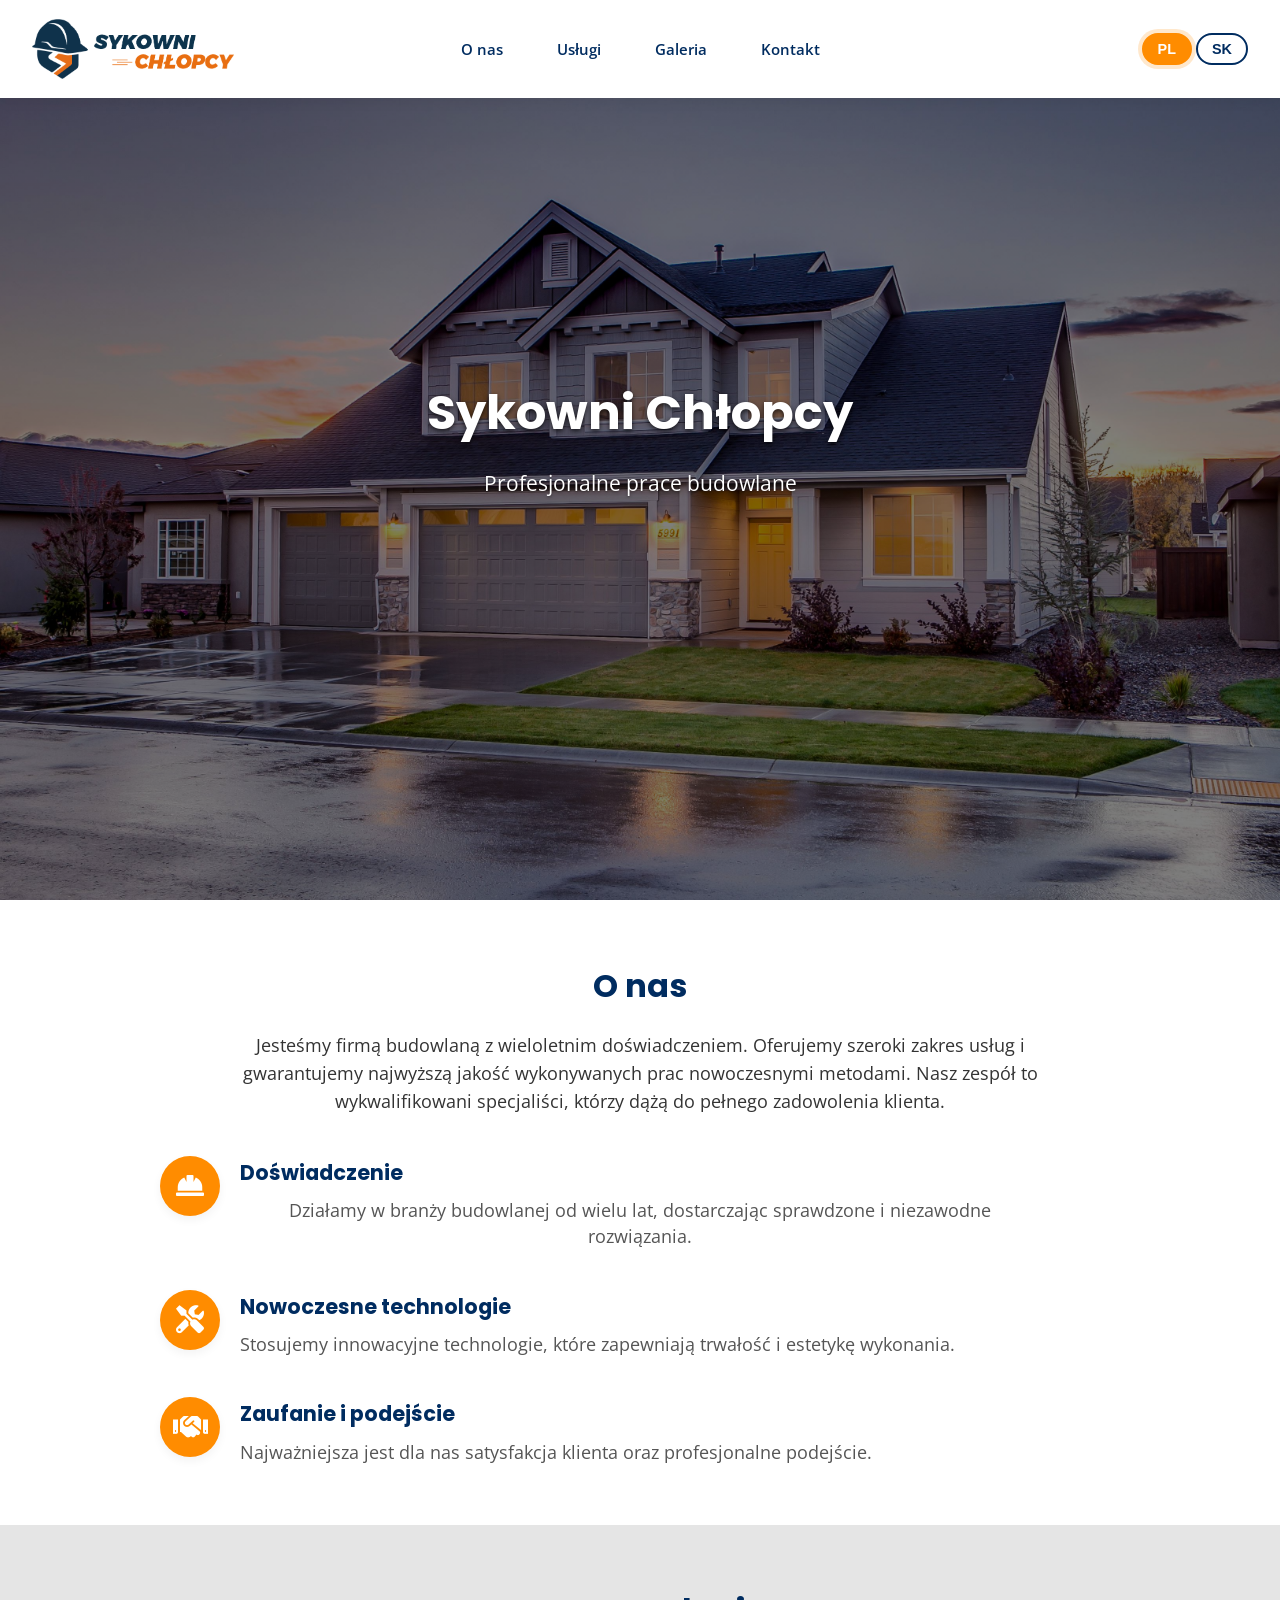
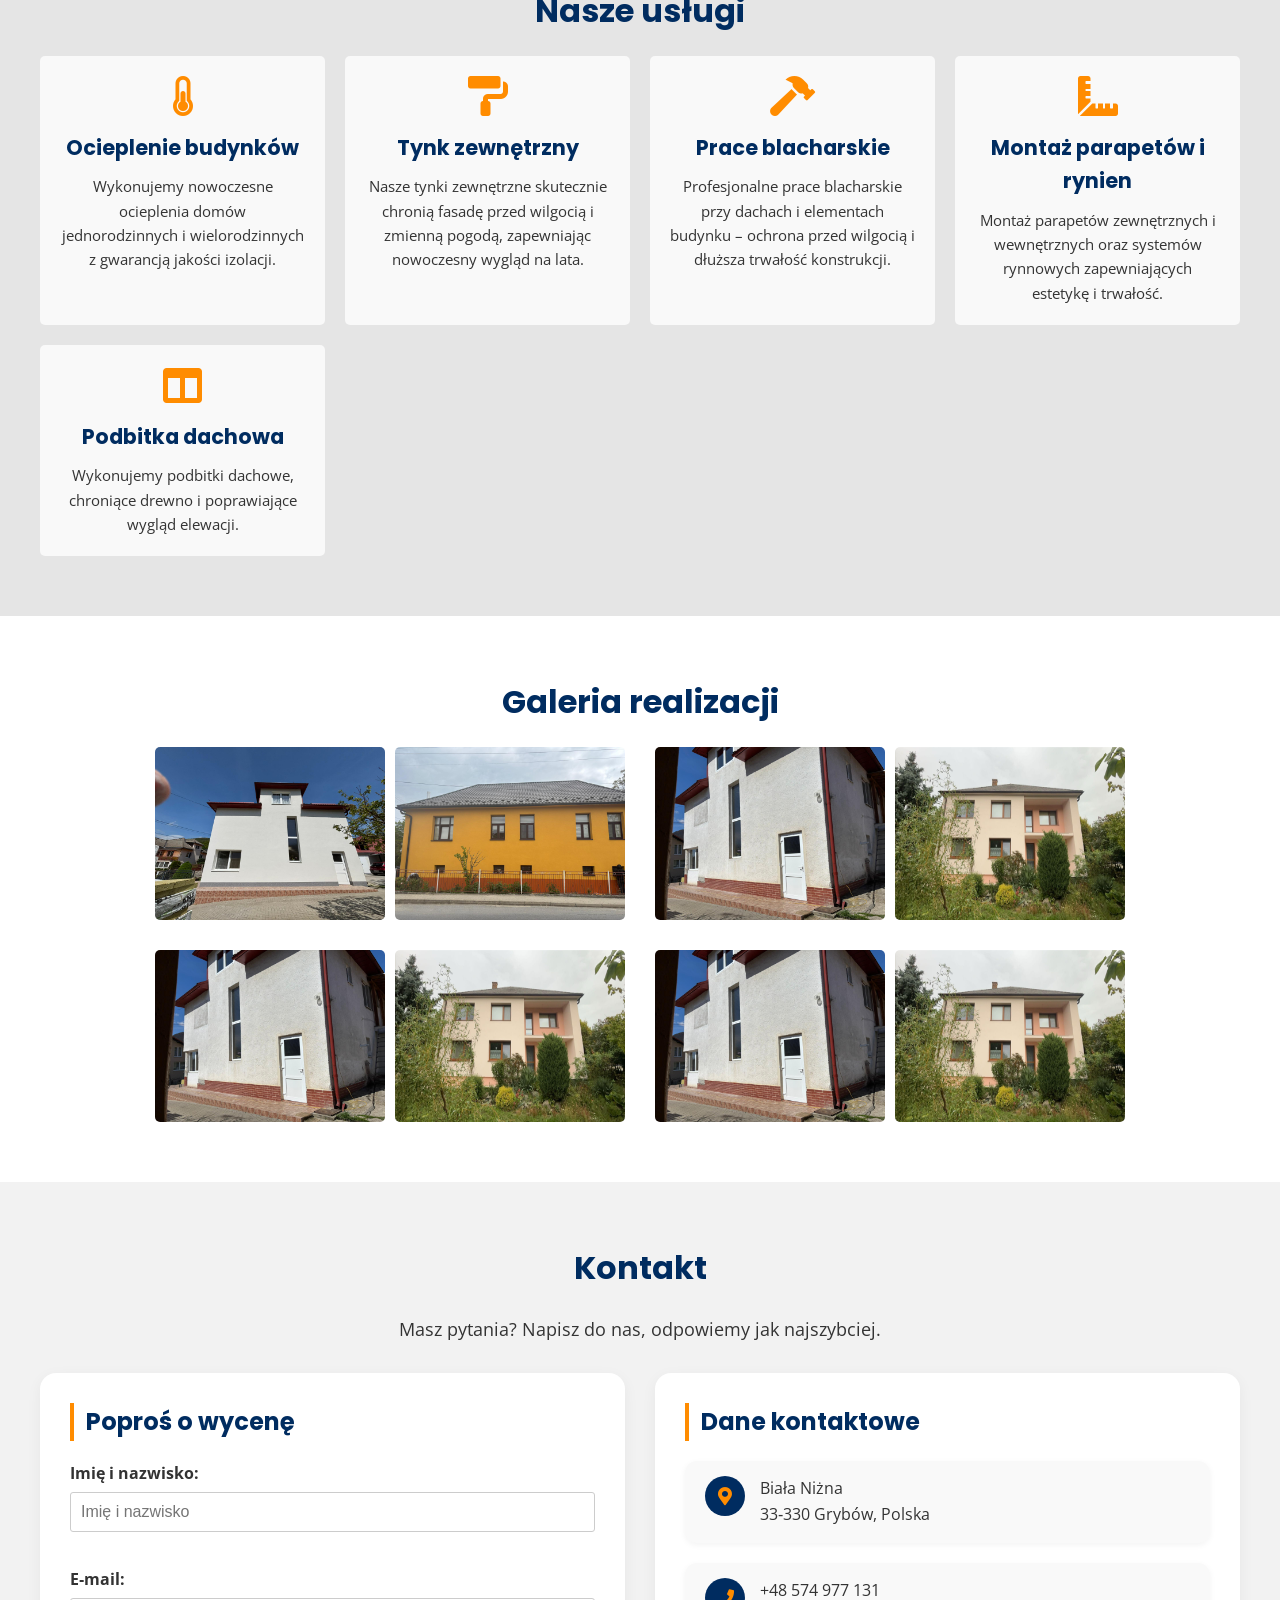
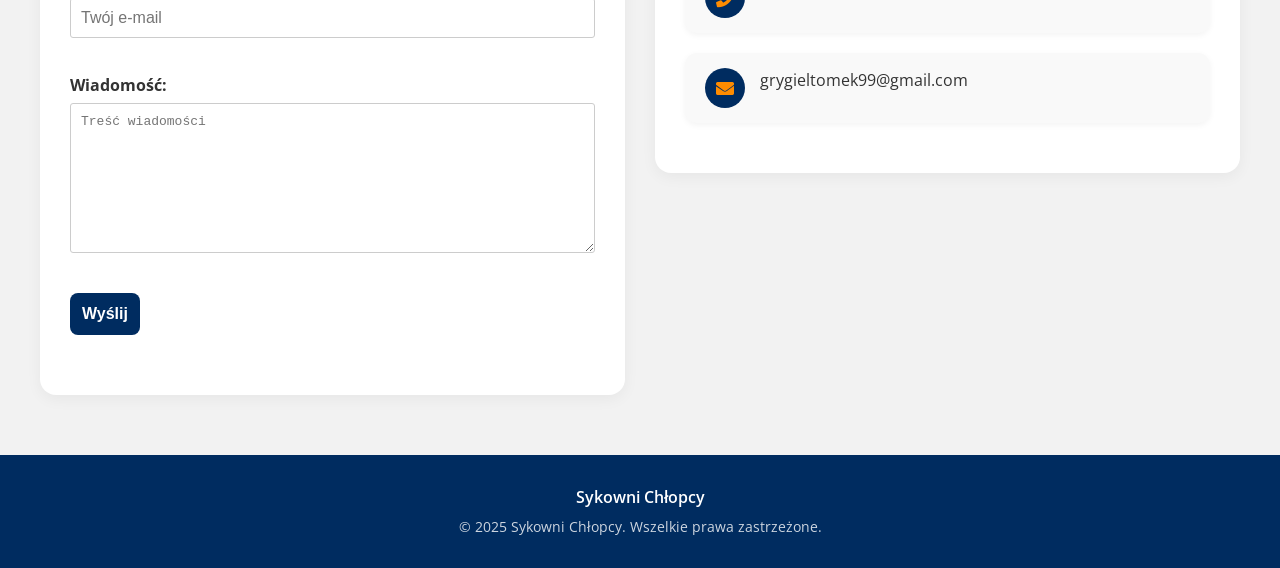
==== pl/index.html @ 97c1333d "favicon, gallery" ====
<!-- pl -->
<!DOCTYPE html>
<html lang="pl">
<script>
  document.addEventListener('DOMContentLoaded', () => {
    document.getElementById('lang-pl')?.classList.add('active');
    document.getElementById('lang-sk')?.classList.remove('active');
  });
</script>
<head>
<script type="application/ld+json">
{
  "@context": "https://schema.org",
  "@type": "LocalBusiness",
  "name": "Sykowni Chłopcy",
  "image": "https://sykowni-chlopcy.pl/banner_new.png",
  "address": {
    "@type": "PostalAddress",
    "streetAddress": "Biała Niżna",
    "addressLocality": "Grybów",
    "postalCode": "33-330",
    "addressCountry": "PL"
  },
  "telephone": "+48 574 977 131",
  "email": "grygieltomek99@gmail.com",
  "url": "https://sykowni-chlopcy.pl/pl/",
  "priceRange": "$"
}
</script>
  <meta charset="UTF-8" />
  <meta name="viewport" content="width=device-width, initial-scale=1.0" />
  <title>Sykowni Chłopcy – Prace budowlane</title>
  <link rel="icon" href="../favicon.ico" type="image/x-icon" />
  <link rel="stylesheet" href="../style.css" />
  <link rel="stylesheet" href="https://cdnjs.cloudflare.com/ajax/libs/font-awesome/5.15.4/css/all.min.css" />
  <link rel="stylesheet" href="https://cdnjs.cloudflare.com/ajax/libs/aos/2.3.4/aos.css" />
  <link href="https://fonts.googleapis.com/css2?family=Open+Sans:wght@400;600&family=Poppins:wght@600;700&display=swap" rel="stylesheet">  
  <link rel="canonical" href="https://sykownichlopcy.pl/pl/" />
  <link rel="alternate" hreflang="pl" href="https://sykownichlopcy.pl/pl/" />
  <link rel="alternate" hreflang="sk" href="https://sykownichlopcy.pl/sk/" />
  <meta name="description" content="Profesjonalne usługi budowlane w Polsce i na Słowacji. Ocieplenia, tynki, podbitki, prace blacharskie, parapety, rynny i więcej." />
</head>
<body>

<header id="hero">
  <nav class="navbar">
    <div class="nav-left">
      <img src="../banner_new.png" alt="Sykowni Chłopcy Logo" class="hero-logo" style="cursor: pointer;" onclick="scrollToTop()" />
    </div>
    <ul class="nav-center nav-links">
      <li><a href="#about">O nas</a></li>
      <li><a href="#services">Usługi</a></li>
      <li><a href="#gallery">Galeria</a></li>
      <li><a href="#contact-section">Kontakt</a></li>
    </ul>
    <div class="nav-right">
      <div class="lang-switch">
        <a href="../pl/"><button id="lang-pl" type="button">PL</button></a>
        <a href="../sk/"><button id="lang-sk" type="button">SK</button></a>
      </div>
      <div class="hamburger">
        <span></span><span></span><span></span>
      </div>
    </div>
  </nav>
  <div class="hero-content" data-aos="fade-up">
    <h1>Sykowni Chłopcy</h1>
    <p>Profesjonalne prace budowlane</p>
  </div>
</header>

<section id="about" data-aos="fade-up">
  <h2>O nas</h2>
  <p>
    Jesteśmy firmą budowlaną z wieloletnim doświadczeniem. Oferujemy szeroki zakres usług i gwarantujemy najwyższą jakość wykonywanych prac nowoczesnymi metodami. Nasz zespół to wykwalifikowani specjaliści, którzy dążą do pełnego zadowolenia klienta.
  </p>
  <div class="about-wrapper">
    <div class="about-block" data-aos="fade-right">
      <div class="about-icon"><i class="fas fa-hard-hat"></i></div>
      <div class="about-text">
        <h3>Doświadczenie</h3>
        <p>
          Działamy w branży budowlanej od wielu lat, dostarczając sprawdzone i niezawodne rozwiązania.
        </p>
      </div>
    </div>
    <div class="about-block" data-aos="fade-left">
      <div class="about-icon"><i class="fas fa-tools"></i></div>
      <div class="about-text">
        <h3>Nowoczesne technologie</h3>
        <p>
          Stosujemy innowacyjne technologie, które zapewniają trwałość i estetykę wykonania.
        </p>
      </div>
    </div>
    <div class="about-block" data-aos="fade-right">
      <div class="about-icon"><i class="fas fa-handshake"></i></div>
      <div class="about-text">
        <h3>Zaufanie i podejście</h3>
        <p>
          Najważniejsza jest dla nas satysfakcja klienta oraz profesjonalne podejście.
        </p>
      </div>
    </div>
  </div>
</section>

<section id="services" data-aos="fade-up">
  <h2>Nasze usługi</h2>
  <div class="services-grid">
    <div class="service-item" data-aos="fade-up">
      <i class="fas fa-thermometer-half"></i>
      <h3>Ocieplenie budynków</h3>
      <p>
        Wykonujemy nowoczesne ocieplenia domów jednorodzinnych i wielorodzinnych z gwarancją jakości izolacji.
      </p>
    </div>
    <div class="service-item" data-aos="fade-up">
      <i class="fas fa-paint-roller"></i>
      <h3>Tynk zewnętrzny</h3>
      <p>
        Nasze tynki zewnętrzne skutecznie chronią fasadę przed wilgocią i zmienną pogodą, zapewniając nowoczesny wygląd na lata.
      </p>
    </div>
    <div class="service-item" data-aos="fade-up">
      <i class="fas fa-hammer"></i>
      <h3>Prace blacharskie</h3>
      <p>
        Profesjonalne prace blacharskie przy dachach i elementach budynku – ochrona przed wilgocią i dłuższa trwałość konstrukcji.
      </p>
    </div>
    <div class="service-item" data-aos="fade-up">
      <i class="fas fa-ruler-combined"></i>
      <h3>Montaż parapetów i rynien</h3>
      <p>
        Montaż parapetów zewnętrznych i wewnętrznych oraz systemów rynnowych zapewniających estetykę i trwałość.
      </p>
    </div>
    <div class="service-item" data-aos="fade-up">
      <i class="fas fa-columns"></i>
      <h3>Podbitka dachowa</h3>
      <p>
        Wykonujemy podbitki dachowe, chroniące drewno i poprawiające wygląd elewacji.
      </p>
    </div>
  </div>
</section>

<section id="gallery" data-aos="fade-up">
  <h2>Galeria realizacji</h2>
  <div class="gallery-grid">
    <div class="gallery-pair" data-index="0">
      <img src="../galery_1.jpg" alt="Przed 1" class="gallery-thumb" />
      <img src="../galery_2.jpg" alt="Po 1" class="gallery-thumb" />
    </div>
    <div class="gallery-pair" data-index="1">
      <img src="../rynny.jpg" alt="Przed 2" class="gallery-thumb" />
      <img src="../mian_background.jpg" alt="Po 2" class="gallery-thumb" />
    </div>
	<div class="gallery-pair" data-index="1">
      <img src="../rynny.jpg" alt="Przed 2" class="gallery-thumb" />
      <img src="../mian_background.jpg" alt="Po 2" class="gallery-thumb" />
    </div>
	<div class="gallery-pair" data-index="1">
      <img src="../rynny.jpg" alt="Przed 2" class="gallery-thumb" />
      <img src="../mian_background.jpg" alt="Po 2" class="gallery-thumb" />
    </div>
  </div>
</section>

<section id="contact-section" data-aos="fade-up">
  <h2 data-aos="fade-up">Kontakt</h2>
  <p class="contact-lead" data-aos="fade-up">
    Masz pytania? Napisz do nas, odpowiemy jak najszybciej.
  </p>
  <div class="contact-wrapper">
    <div class="contact-box" data-aos="fade-right">
      <h3 class="contact-header">Poproś o wycenę</h3>
      <form id="contact-form" action="https://formspree.io/f/xgvyvrle" method="POST">
        <input type="hidden" name="_subject" value="Sykowni Chłopcy – wiadomość z formularza">
        <div class="form-group" data-aos="fade-up" data-aos-delay="0">
          <label for="name">Imię i nazwisko:</label>
          <input type="text" id="name" name="name" placeholder="Imię i nazwisko" required />
        </div>
        <div class="form-group" data-aos="fade-up" data-aos-delay="100">
          <label for="email">E‑mail:</label>
          <input type="email" id="email" name="email" placeholder="Twój e‑mail" required />
        </div>
        <div class="form-group" data-aos="fade-up" data-aos-delay="200">
          <label for="message">Wiadomość:</label>
          <textarea id="message" name="message" placeholder="Treść wiadomości" rows="5" required></textarea>
        </div>
        <div data-aos="zoom-in" data-aos-delay="300">
          <button type="submit" class="btn animated-submit">Wyślij</button>
        </div>
        <p id="form-message" class="form-message"></p>
      </form>
    </div>

    <div class="contact-box contact-info" data-aos="fade-left">
      <h3 class="contact-header">Dane kontaktowe</h3>
      <div class="info-item" data-aos="fade-up">
        <div class="icon-circle"><i class="fas fa-map-marker-alt"></i></div>
        <p>Biała Niżna<br />33‑330 Grybów, Polska</p>
      </div>
      <div class="info-item" data-aos="fade-up" data-aos-delay="100">
        <div class="icon-circle"><i class="fas fa-phone"></i></div>
        <p>+48 574 977 131</p>
      </div>
      <div class="info-item" data-aos="fade-up" data-aos-delay="200">
        <div class="icon-circle"><i class="fas fa-envelope"></i></div>
        <p>grygieltomek99@gmail.com</p>
      </div>
    </div>
  </div>
</section>

<footer class="footer">
  <div class="footer-container">
    <p class="footer-name">Sykowni Chłopcy</p>
    <p class="footer-copy">&copy; 2025 Sykowni Chłopcy. Wszelkie prawa zastrzeżone.</p>
  </div>
</footer>

<!-- Lightbox dla pary zdjęć -->
<div id="lightbox-overlay">
  <span id="lightbox-close">&times;</span>
  <div class="lightbox-content">
    <img id="lightbox-before" src="#" alt="Zdjęcie przed" />
    <img id="lightbox-after" src="#" alt="Zdjęcie po" />
  </div>
  <span id="lightbox-prev" class="lightbox-arrow">&#10094;</span>
  <span id="lightbox-next" class="lightbox-arrow">&#10095;</span>
</div>

<button id="scrollToTopBtn" title="Do góry">
  <i class="fas fa-chevron-up"></i>
</button>

<script src="https://cdnjs.cloudflare.com/ajax/libs/aos/2.3.4/aos.js"></script>
<script src="../script.js"></script>
</body>
</html>
---- style.css ----
:root {
      --primary-color: #002C60;
      --secondary-color: #FF8C00;
      --bg-color: #ffffff;
      --text-color: #333333;
      --light-color: #ffffff;
    }
    * {
      box-sizing: border-box;
      margin: 0;
      padding: 0;
	  max-width: 100vw;
    }
	html, body {
      max-width: 100%;
      overflow-x: hidden;
    }
    body {
      font-family: 'Open Sans', sans-serif;
      color: var(--text-color);
      background: var(--bg-color);
      line-height: 1.6;
    }
	h1, h2, h3, h4, h5 {
      font-family: 'Poppins', sans-serif;
      font-weight: 700;
    }
    /* Navbar */
.navbar {
  background: #ffffff;
  box-shadow: 0 4px 12px rgba(0,0,0,0.05);
  display: flex;
  justify-content: space-between;
  align-items: center;
  padding: 1.2rem 2rem;
  position: fixed;
  width: 100%;
  top: 0;
  left: 0;
  z-index: 1000;
  transition: background 0.3s, box-shadow 0.3s;
}

.nav-left {
  flex: 1;
  display: flex;
  align-items: center;
  justify-content: flex-start;
}

.nav-center {
  flex: 2;
  display: flex;
  justify-content: center;
  align-items: center;
  list-style: none;
}

.nav-right {
  flex: 1;
  display: flex;
  justify-content: flex-end;
  align-items: center;
}

.nav-links li {
  margin: 0 15px;
}

.nav-links a {
  color: var(--primary-color);
  font-weight: 600;
  text-decoration: none;
  position: relative;
  padding: 8px 12px;
  font-size: 0.95em;
  transition: all 0.3s ease;
  border-radius: 5px;
  display: inline-block;
}

.nav-links a::after {
  content: '';
  position: absolute;
  bottom: 5px;
  left: 50%;
  width: 0%;
  height: 2px;
  background-color: var(--secondary-color);
  transition: width 0.3s ease, left 0.3s ease;
  transform: translateX(-50%);
}

.nav-links a:hover::after {
  width: 100%;
  left: 50%;
}

.nav-links a.active {
  color: var(--secondary-color);
  font-weight: 700;
}
.nav-links a.active::after {
  width: 100%;
}
.nav-links a:hover {
  color: var(--secondary-color);
  transform: translateY(-2px);
}

.hero-logo {
  max-height: 60px;
}
    .lang-switch button {
  background-color: transparent;
  border: 2px solid var(--primary-color);
  color: var(--primary-color);
  font-weight: 600;
  padding: 6px 14px;
  border-radius: 20px;
  cursor: pointer;
  transition: all 0.3s ease;
  font-size: 0.9em;
  text-transform: uppercase;
}

.lang-switch button:hover {
  background-color: var(--primary-color);
  color: var(--light-color);
  transform: scale(1.05);
}

.lang-switch button.active {
  background-color: var(--secondary-color);
  color: var(--light-color);
  border-color: var(--secondary-color);
  box-shadow: 0 0 0 4px rgba(255, 140, 0, 0.2);
}
    .hamburger span {
      display: block;
      width: 25px;
      height: 3px;
      margin: 5px;
      background: var(--light-color);
      transition: transform 0.3s;
    }
    .hamburger.open span:nth-child(1) {
      transform: translateY(8px) rotate(45deg);
    }
    .hamburger.open span:nth-child(2) {
      opacity: 0;
    }
    .hamburger.open span:nth-child(3) {
      transform: translateY(-8px) rotate(-45deg);
    }
    /* Hero section */
	body.noscroll {
      overflow: hidden !important;
    }
    #hero {
      background: linear-gradient(rgba(0,0,0,0.5), rgba(0,0,0,0.5)), url('background.jpg') center center no-repeat;
      background-size: cover;
      @media (max-width: 767px) {
      #hero {
        background-attachment: scroll;
      }
    }
      color: var(--light-color);
      text-align: center;
	  height: 100vh;
      display: flex;
      flex-direction: column;
      justify-content: center;
    }
    #hero .hero-content {
      padding: 100px 20px 150px 20px; /* space for nav and some top/bottom padding */
    }
	.hero-content p {
      font-size: 1.3em;
	  font-weight: 400;
      margin-bottom: 25px;
      text-shadow: 0 1px 3px rgba(0,0,0,0.5);
    }
	.hero-logo {
      max-width: 250px;
    }
    .hero-content h1 {
      font-size: 3em;
      margin-bottom: 15px;
      text-shadow: 0 2px 5px rgba(0,0,0,0.7);
    }
    .hero-content .cta {
      display: inline-block;
      background: var(--secondary-color);
      color: var(--light-color);
      text-decoration: none;
      padding: 15px 30px;
      font-weight: bold;
      border-radius: 5px;
      transition: background 0.3s;
    }
    .hero-content .cta:hover {
      background: #e67600; /* slightly darker orange */
    }
    /* Sections */
    section {
      padding: 60px 20px;
    }
    section h2 {
      font-size: 2em;
      margin-bottom: 20px;
      text-align: center;
      color: var(--primary-color);
    }
    /* About section */
    #about p {
      max-width: 800px;
      margin: 0 auto;
      font-size: 1.1em;
	  text-align: center;
    }
.about-wrapper {
  max-width: 1000px;
  margin: 40px auto 0 auto;
  display: flex;
  flex-direction: column;
  gap: 40px;
  padding: 0 20px;
}

.about-block {
  display: flex;
  align-items: flex-start;
  gap: 20px;
}

.about-icon {
  width: 60px;
  height: 60px;
  background-color: var(--secondary-color); /* żółte tło */
  color: #fff; /* biała ikona */
  border-radius: 50%;
  display: flex;
  justify-content: center;
  align-items: center;
  font-size: 28px;
  box-shadow: 0 4px 10px rgba(0, 0, 0, 0.05);
  transition: transform 0.3s ease, box-shadow 0.3s ease, background-color 0.3s ease, color 0.3s ease;
}

.about-block:hover .about-icon {
  transform: scale(1.15) rotate(5deg);
  box-shadow: 0 8px 20px rgba(0, 0, 0, 0.1);
  background-color: var(--secondary-color);
  color: white;
}

.about-text h3 {
  margin: 0 0 8px;
  font-size: 1.3em;
  color: var(--primary-color);
}

.about-text p {
  margin: 0;
  color: #555;
  font-size: 1em;
  line-height: 1.5;
}

@media (max-width: 768px) {
  .about-block {
    flex-direction: column;
    align-items: center;
    text-align: center;
  }

  .about-icon {
    margin-bottom: 15px;
  }
}
    /* Services section */
	#services{
		background: #E5E5E5;
	}
    .services-grid {
      display: grid;
      grid-template-columns: repeat(auto-fit, minmax(250px, 1fr));
      gap: 20px;
      max-width: 1200px;
      margin: 0 auto;
    }
    .service-item {
      background: #f9f9f9;
      padding: 20px;
      text-align: center;
      border-radius: 5px;
      transition: transform 0.3s;
    }
    .service-item:hover {
      transform: translateY(-5px);
      box-shadow: 0 5px 15px rgba(0,0,0,0.1);
    }

    .service-item:hover i {
      transform: scale(1.2) rotate(5deg);
      transition: transform 0.3s ease;
    }
    .service-item i {
      font-size: 40px;
      color: var(--secondary-color);
      margin-bottom: 15px;
	  transition: transform 0.3s ease;
    }
    .service-item h3 {
      font-size: 1.3em;
      margin-bottom: 10px;
      color: var(--primary-color);
    }
    .service-item p {
      font-size: 0.95em;
    }
	
    /* Gallery section */
.gallery-grid {
  display: flex;
  flex-wrap: wrap;
  gap: 30px;
  justify-content: center;
}
.gallery-pair {
  display: flex;
  gap: 10px;
  cursor: pointer;
}
.gallery-pair img {
  width: 230px;
  border-radius: 5px;
}
#lightbox-overlay {
  position: fixed;
  top: 0;
  left: 0;
  width: 100%;
  height: 100%;
  background: rgba(0,0,0,0.9);
  display: none;
  align-items: center;
  justify-content: center;
  flex-direction: column;
  z-index: 9999;
}
.lightbox-content {
  display: flex;
  gap: 20px;
}
.lightbox-content img {
  max-width: 45vw;
  max-height: 80vh;
  border: 3px solid #fff;
  border-radius: 8px;
}
#lightbox-close {
  position: absolute;
  top: 20px;
  right: 30px;
  font-size: 3rem;
  color: white;
  cursor: pointer;
}
.lightbox-arrow {
  position: absolute;
  top: 50%;
  font-size: 3rem;
  color: white;
  cursor: pointer;
  user-select: none;
  transform: translateY(-50%);
}
#lightbox-prev { left: 30px; }
#lightbox-next { right: 30px; }

    /* Contact section */
	#contact-section {
  background-color: #f2f2f2;
  padding: 60px 20px;
}

.contact-wrapper {
  display: flex;
  flex-direction: column;
  gap: 30px;
  max-width: 1200px;
  margin: 0 auto;
  align-items: stretch; /* domyślne, ale dodajmy dla pewności */
}

.contact-header {
  font-size: 1.5rem;
  font-weight: 700;
  margin-bottom: 20px;
  color: #002C60;
  border-left: 4px solid var(--secondary-color);
  padding-left: 12px;
}

.contact-box {
  background-color: #ffffff;
  padding: 30px;
  border-radius: 16px;
  box-shadow: 0 4px 15px rgba(0, 0, 0, 0.05);
  flex: 1;
}

.contact-box form {
  display: flex;
  flex-direction: column;
}

.form-group input,
.form-group textarea {
  width: 100%;
  padding: 12px;
  border: 1px solid #ccc;
  border-radius: 8px;
  font-size: 16px;
}

.contact-box button.btn {
  padding: 12px;
  background-color: #002C60;
  color: white;
  border: none;
  border-radius: 8px;
  cursor: pointer;
  font-weight: bold;
  transition: background-color 0.3s ease;
}

.contact-box button.btn:hover {
  background-color: #004080;
}

.contact-info {
  display: flex;
  flex-direction: column;
  justify-content: center;
}

.info-title {
  font-size: 1.4rem;
  margin-bottom: 20px;
  font-weight: 600;
  color: #002C60;
}

.info-item {
  display: flex;
  align-items: flex-start;
  gap: 15px;
  margin-bottom: 20px;
  background-color: #f9f9f9;
  padding: 15px 20px;
  border-radius: 12px;
  box-shadow: 0 2px 6px rgba(0, 0, 0, 0.05);
  transition: transform 0.2s ease;
}
.icon-circle i {
  transition: transform 0.3s ease;
}
.icon-circle {
  transition: transform 0.3s ease;
}

.info-item:hover .icon-circle {
  transform: scale(1.15);
}
.info-item:hover .icon-circle i {
  transform: scale(1.2) rotate(5deg);
}

.info-item:hover {
  transform: translateY(-3px);
}

.icon-circle {
  width: 40px;
  height: 40px;
  background-color: #002C60; /* ciemnoniebieskie tło */
  color: #fff;               /* biała ikona */
  border-radius: 50%;
  display: flex;
  justify-content: center;
  align-items: center;
  font-size: 18px;
  flex-shrink: 0;
}


.contact-info p {
  margin: 0;
  font-size: 16px;
  color: #333;
}

.contact-info i {
  color: var(--secondary-color);
}
.contact-lead {
    text-align: center;
    font-size: 1.15em;
    margin: 10px auto 30px auto;
    color: var(--text-color);
    max-width: 700px;
    }

@media (min-width: 768px) {
  .contact-wrapper {
    flex-direction: row;
	align-items: flex-start;
  }
}
    .form-group {
      margin-bottom: 15px;
      display: flex;
      flex-direction: column;
    }
    .form-group label {
      margin-bottom: 5px;
      font-weight: bold;
    }
    .form-group input,
    .form-group textarea {
      padding: 10px;
      font-size: 1em;
      border: 1px solid #ccc;
      border-radius: 3px;
    }
    .form-group textarea {
      resize: vertical;
      min-height: 100px;
    }
    .btn {
      background: var(--primary-color);
      color: var(--light-color);
      border: none;
      padding: 10px 20px;
      font-size: 1em;
      font-weight: bold;
      border-radius: 3px;
      cursor: pointer;
      margin-top: 5px;
      transition: background 0.3s;
    }
    .btn:hover {
      background: #001b40; /* darker primary */
    }
    .form-message {
      margin-top: 10px;
      font-weight: bold;
    }
    .form-message.success {
      color: green;
    }
    .form-message.error {
      color: red;
    }
    /* Footer */
    .footer {
  background-color: #002C60;
  color: #ffffff;
  padding: 30px 20px;
  text-align: center;
  font-size: 14px;
}

.footer-container {
  max-width: 1200px;
  margin: 0 auto;
}

.footer-name {
  font-size: 16px;
  font-weight: 600;
  margin-bottom: 5px;
}
.hamburger {
  display: none;
  flex-direction: column;
  justify-content: center;
  align-items: center;
  width: 30px;
  height: 24px;
  cursor: pointer;
  z-index: 1001;
  margin-left: 20px;
}

.hamburger span {
  background-color: var(--primary-color);
  height: 3px;
  width: 100%;
  margin: 3px 0;
  transition: 0.3s ease;
}

.footer-copy {
  opacity: 0.8;
}
    /* Responsive adjustments */
    @media (min-width: 768px) {
      .nav-links {
        display: flex;
      }
      .hamburger {
        display: none;
      }
      #hero .hero-content {
        padding: 150px 20px;
      }
      #contact-form {
        display: flex;
        flex-wrap: wrap;
        gap: 20px;
      }
      .form-group {
        flex: 1 1 48%;
      }
      .form-group.full-width {
        flex: 1 1 100%;
      }
      /* Ensure message textarea spans full width in grid */
      #message {
        min-height: 150px;
      }
    }
@media (max-width: 767px) {
  .nav-links {
    display: none;
    flex-direction: column;
    align-items: center;
    background-color: rgba(0, 44, 96, 0.95);
    width: 100%;
    position: absolute;
    top: 100%;
    left: 0;
    z-index: 999;
    padding: 1rem 0;
  }

  .nav-links.open {
    display: flex;
  }

  .nav-links li {
    margin: 15px 0;
  }

  .nav-links a {
    color: white;
    font-size: 1.1em;
  }

  .nav-links a:hover {
    color: var(--secondary-color);
  }

  .hamburger {
    display: flex;
  }
}
	
	@media (min-width: 768px) {
  .nav-center {
    display: flex !important;
    flex-direction: row;
    position: static;
    background: none;
  }

  .hamburger {
    display: none !important;
  }
}
#scrollToTopBtn {
  position: fixed;
  bottom: 40px;
  right: 30px;
  z-index: 1000;
  background-color: transparent;
  color: var(--secondary-color);
  border: 2px solid var(--secondary-color);
  padding: 10px 14px;
  border-radius: 30px;
  font-size: 18px;
  cursor: pointer;
  box-shadow: 0 4px 12px rgba(0, 0, 0, 0.08);
  opacity: 0;
  visibility: hidden;
  transition: all 0.3s ease;
  text-align: center;
}

#scrollToTopBtn i {
  pointer-events: none;
}

#scrollToTopBtn.show {
  opacity: 1;
  visibility: visible;
  transform: translateY(0);
}

#scrollToTopBtn:hover {
  background-color: var(--secondary-color);
  color: var(--light-color);
  transform: scale(1.05);
}
.form-group input:focus,
.form-group textarea:focus {
  border-color: var(--secondary-color);
  box-shadow: 0 0 8px rgba(255, 140, 0, 0.3);
  outline: none;
  transition: all 0.3s ease;
}
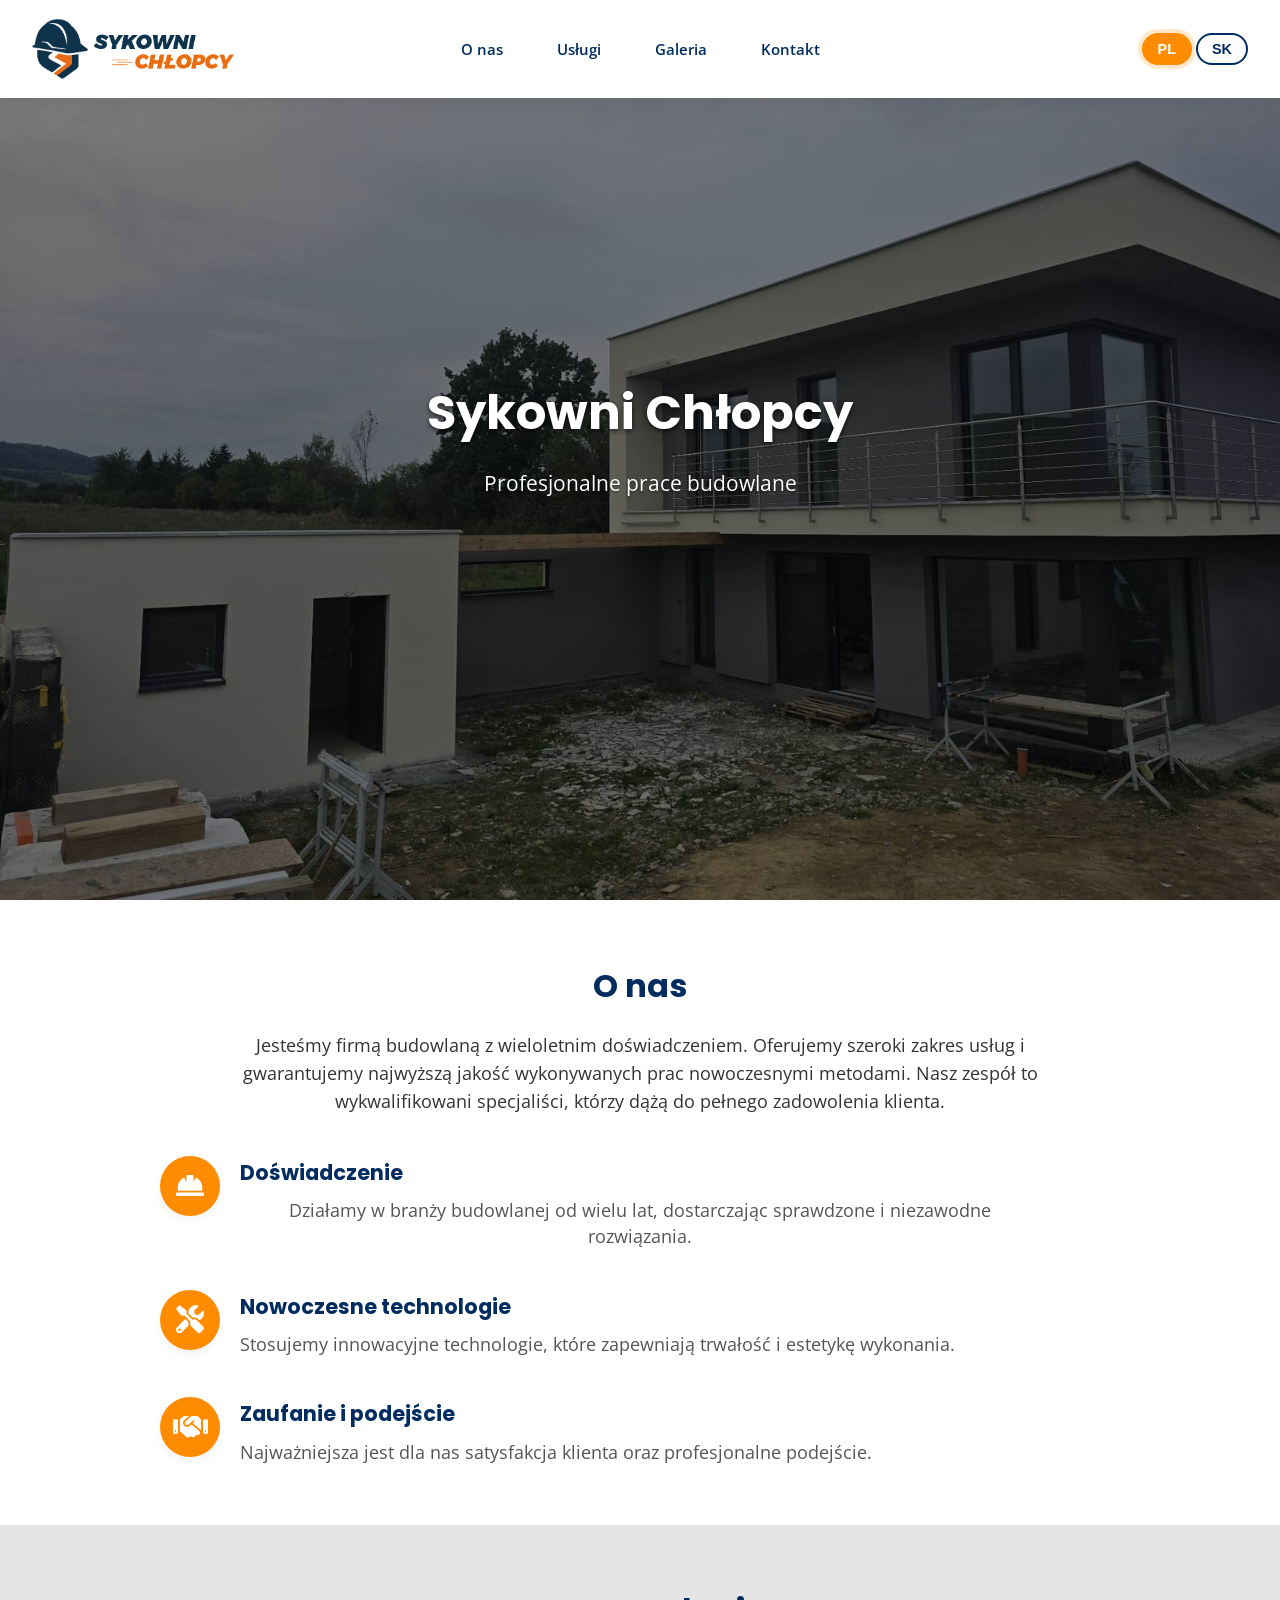
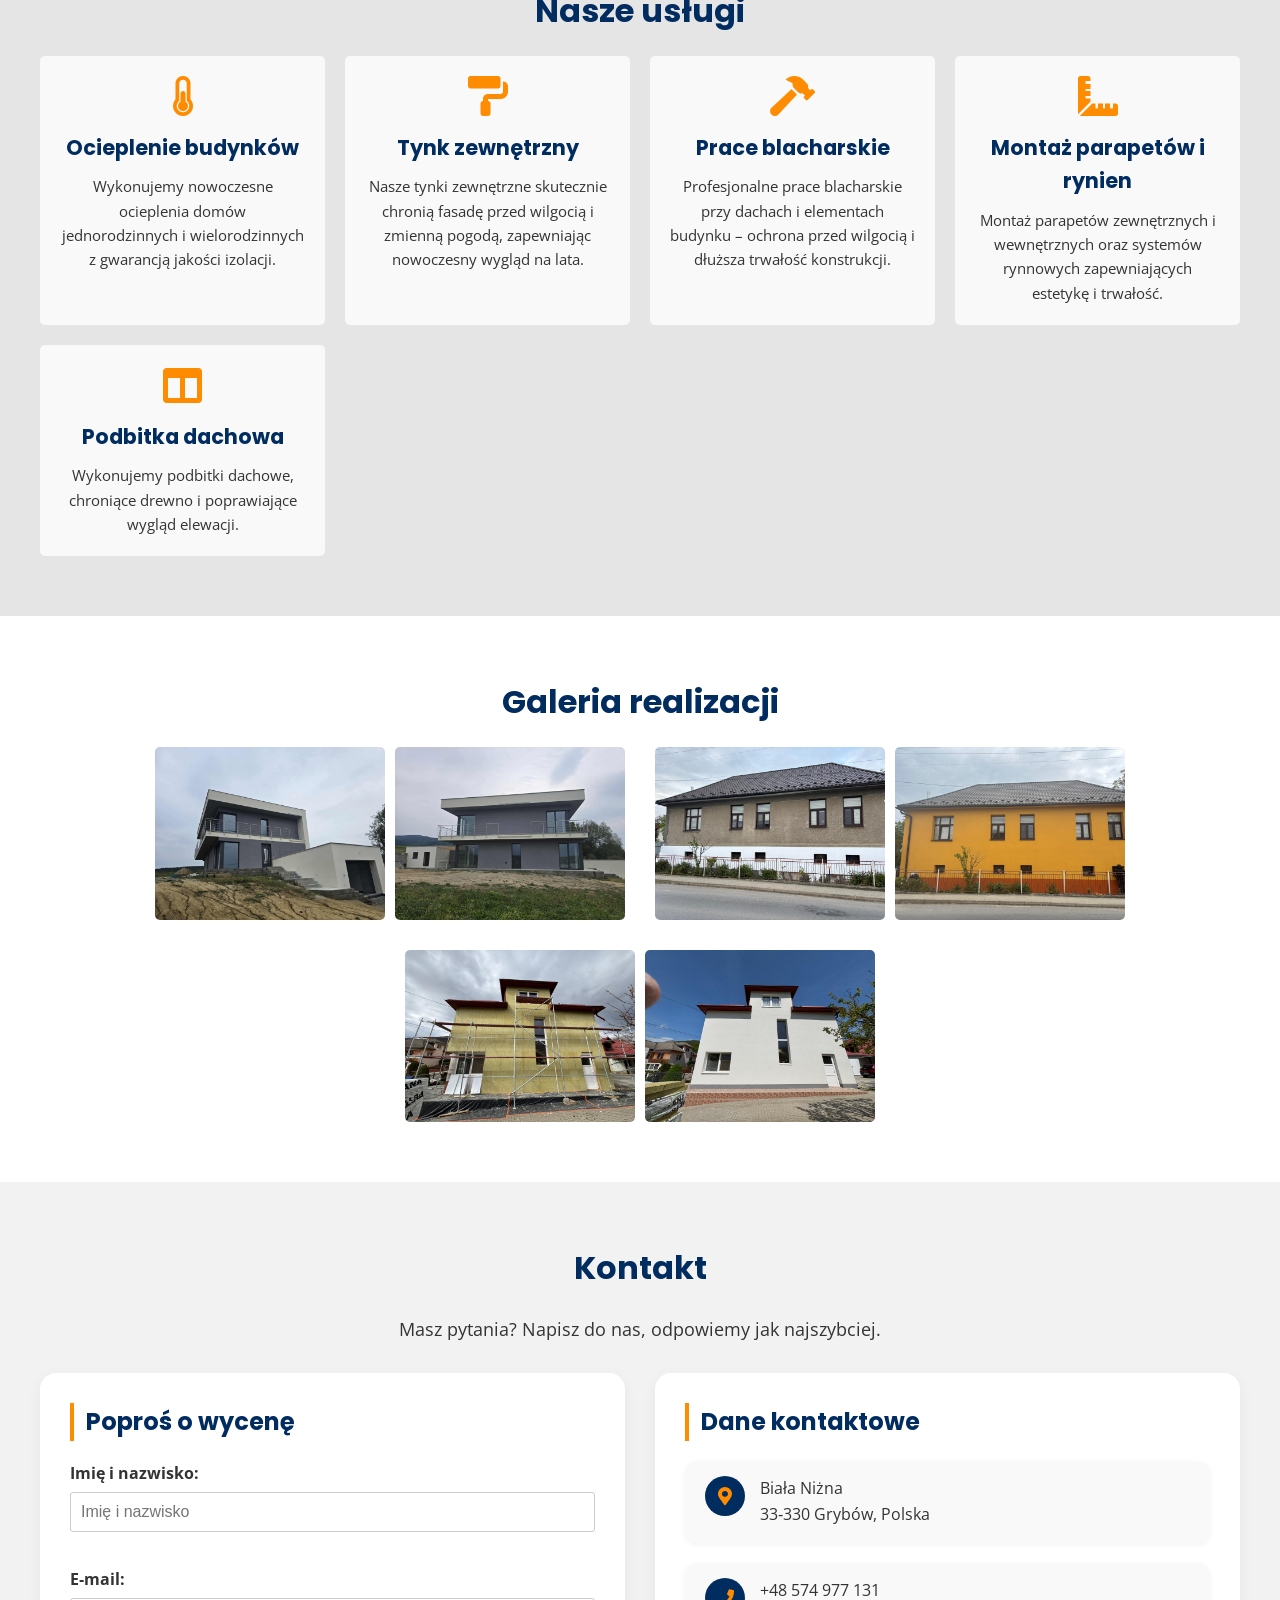
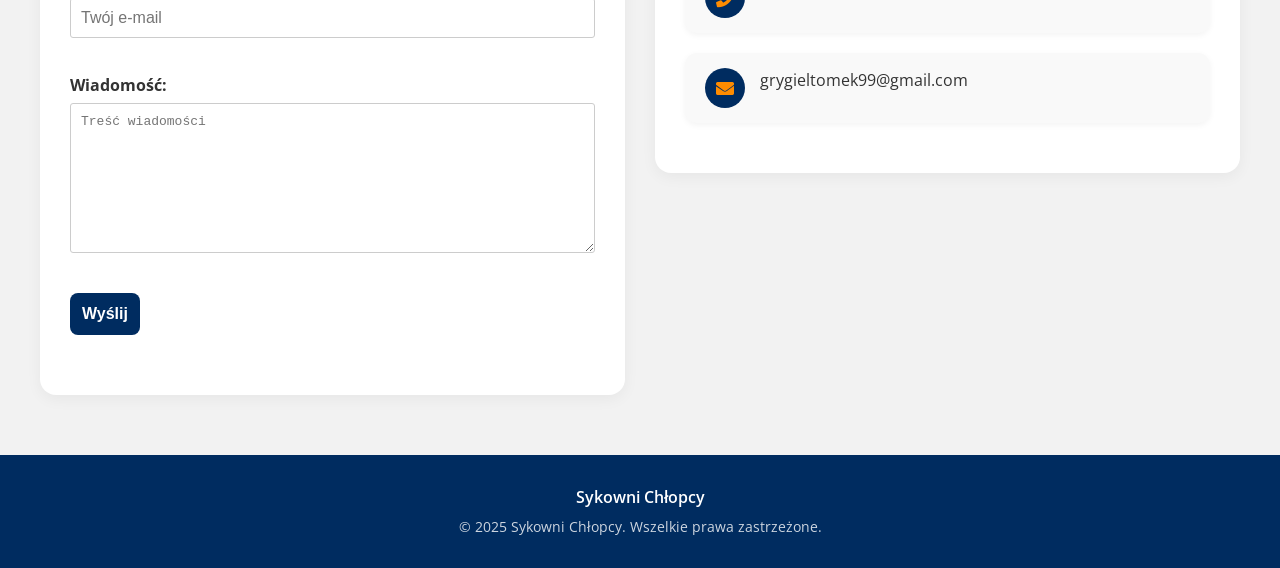
==== commit ea2e3dc7: "update galery and background" ====
--- a/pl/index.html
+++ b/pl/index.html
@@ -30,14 +30,14 @@
   <meta charset="UTF-8" />
   <meta name="viewport" content="width=device-width, initial-scale=1.0" />
   <title>Sykowni Chłopcy – Prace budowlane</title>
-  <link rel="icon" href="../favicon.ico" type="image/x-icon" />
+  <link rel="icon" href="https://sykowni-chlopcy.pl/favicon.ico" type="image/x-icon" />
   <link rel="stylesheet" href="../style.css" />
   <link rel="stylesheet" href="https://cdnjs.cloudflare.com/ajax/libs/font-awesome/5.15.4/css/all.min.css" />
   <link rel="stylesheet" href="https://cdnjs.cloudflare.com/ajax/libs/aos/2.3.4/aos.css" />
   <link href="https://fonts.googleapis.com/css2?family=Open+Sans:wght@400;600&family=Poppins:wght@600;700&display=swap" rel="stylesheet">  
-  <link rel="canonical" href="https://sykownichlopcy.pl/pl/" />
-  <link rel="alternate" hreflang="pl" href="https://sykownichlopcy.pl/pl/" />
-  <link rel="alternate" hreflang="sk" href="https://sykownichlopcy.pl/sk/" />
+  <link rel="canonical" href="https://sykowni-chlopcy.pl/pl/" />
+  <link rel="alternate" hreflang="pl" href="https://sykowni-chlopcy.pl/pl/" />
+  <link rel="alternate" hreflang="sk" href="https://sykowni-chlopcy.pl/sk/" />
   <meta name="description" content="Profesjonalne usługi budowlane w Polsce i na Słowacji. Ocieplenia, tynki, podbitki, prace blacharskie, parapety, rynny i więcej." />
 </head>
 <body>
@@ -150,20 +150,16 @@
   <h2>Galeria realizacji</h2>
   <div class="gallery-grid">
     <div class="gallery-pair" data-index="0">
-      <img src="../galery_1.jpg" alt="Przed 1" class="gallery-thumb" />
-      <img src="../galery_2.jpg" alt="Po 1" class="gallery-thumb" />
+      <img src="../modern_1.jpg" alt="Przed 1" class="gallery-thumb" />
+      <img src="../modern_5.jpg" alt="Po 1" class="gallery-thumb" />
     </div>
     <div class="gallery-pair" data-index="1">
-      <img src="../rynny.jpg" alt="Przed 2" class="gallery-thumb" />
-      <img src="../mian_background.jpg" alt="Po 2" class="gallery-thumb" />
-    </div>
-	<div class="gallery-pair" data-index="1">
-      <img src="../rynny.jpg" alt="Przed 2" class="gallery-thumb" />
-      <img src="../mian_background.jpg" alt="Po 2" class="gallery-thumb" />
-    </div>
-	<div class="gallery-pair" data-index="1">
-      <img src="../rynny.jpg" alt="Przed 2" class="gallery-thumb" />
-      <img src="../mian_background.jpg" alt="Po 2" class="gallery-thumb" />
+      <img src="../galery_9.jpg" alt="Przed 2" class="gallery-thumb" />
+      <img src="../galery_2.jpg" alt="Po 2" class="gallery-thumb" />
+    </div>
+	<div class="gallery-pair" data-index="2">
+      <img src="../galery_11.jpg" alt="Przed 2" class="gallery-thumb" />
+      <img src="../galery_1.jpg" alt="Po 2" class="gallery-thumb" />
     </div>
   </div>
 </section>
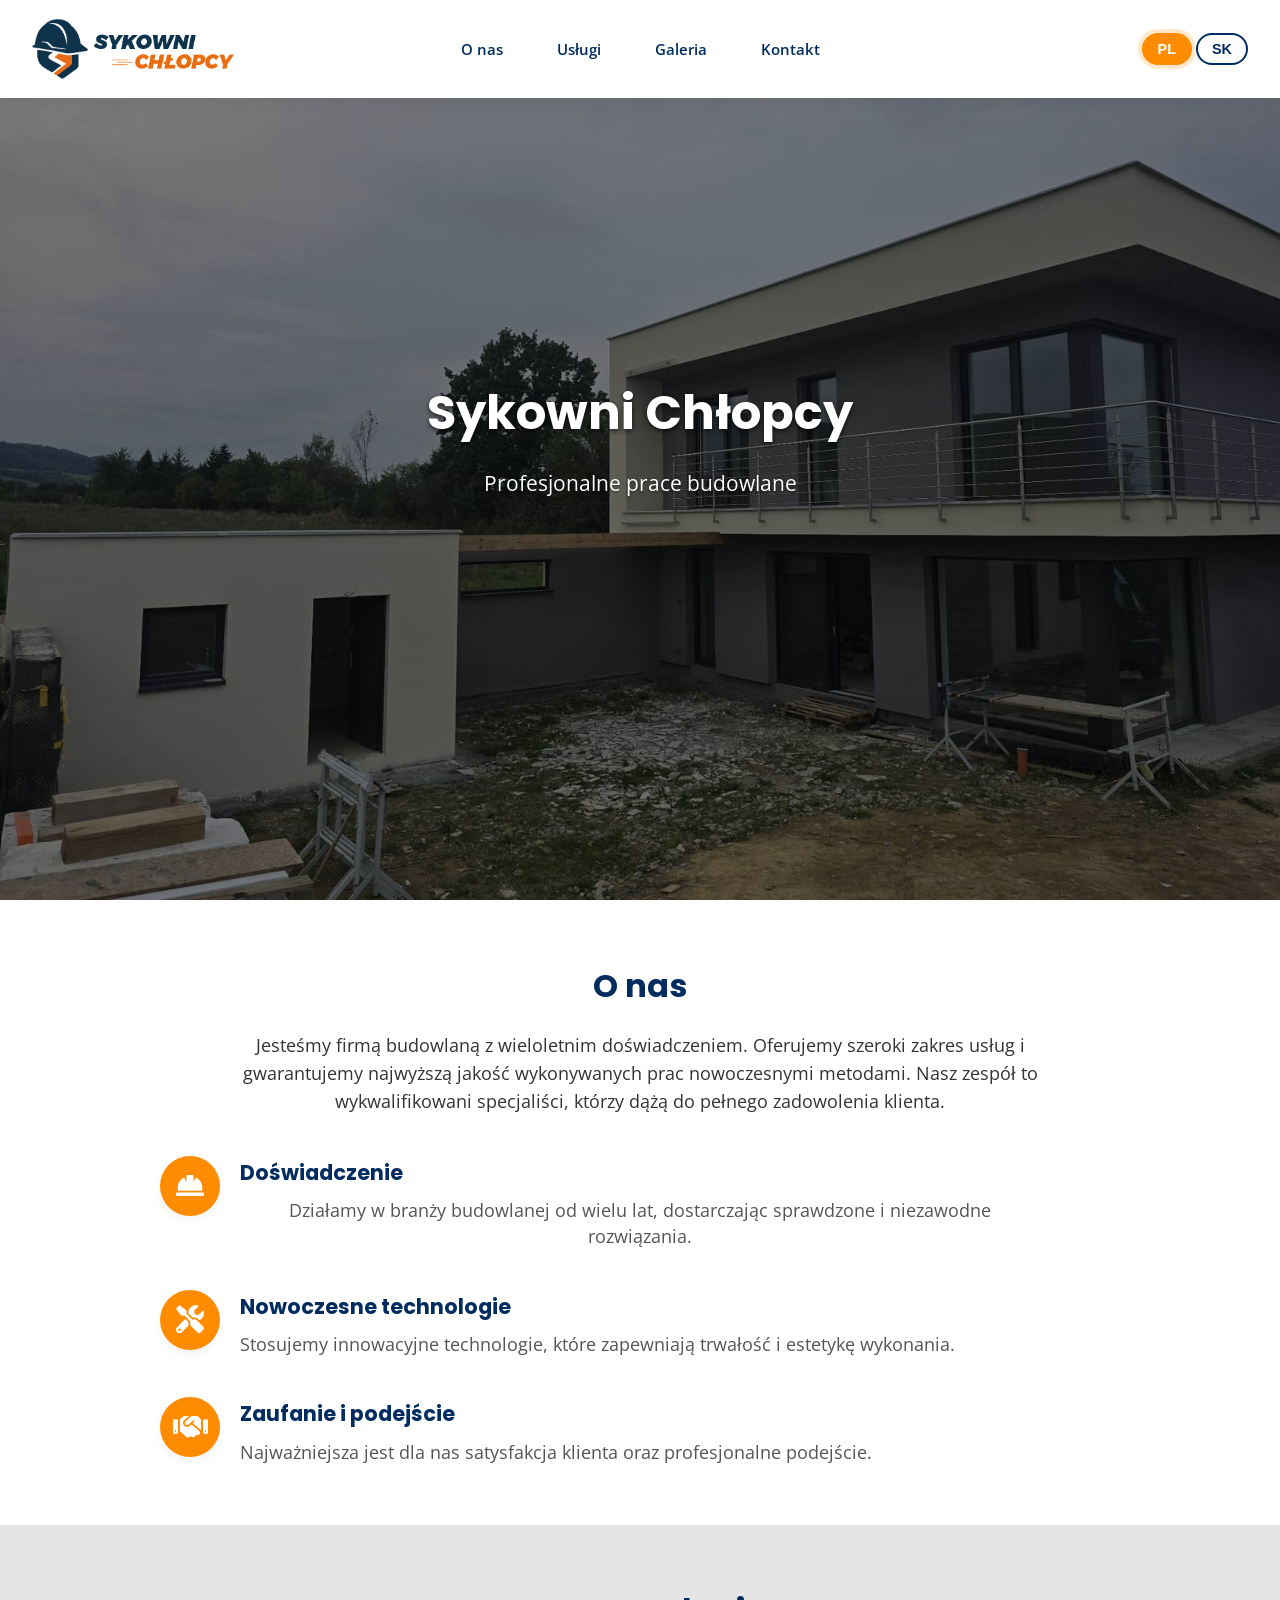
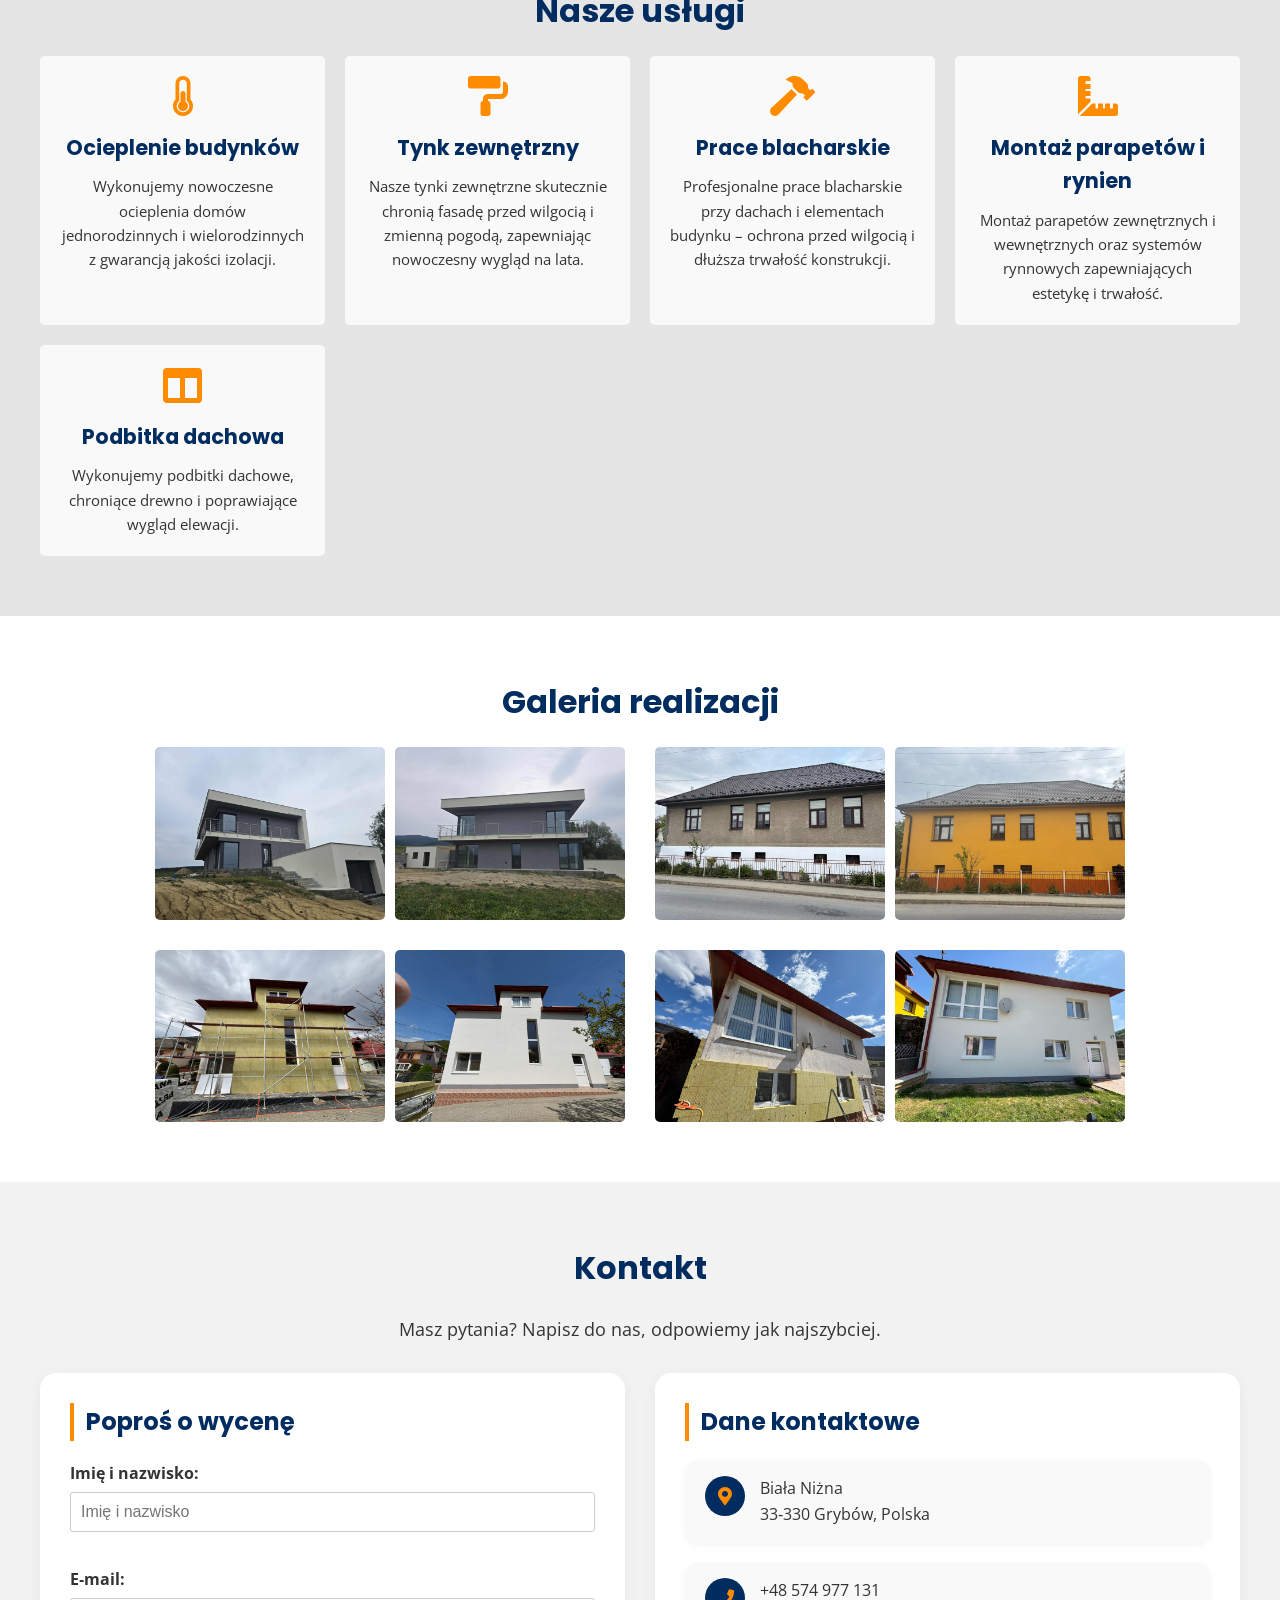
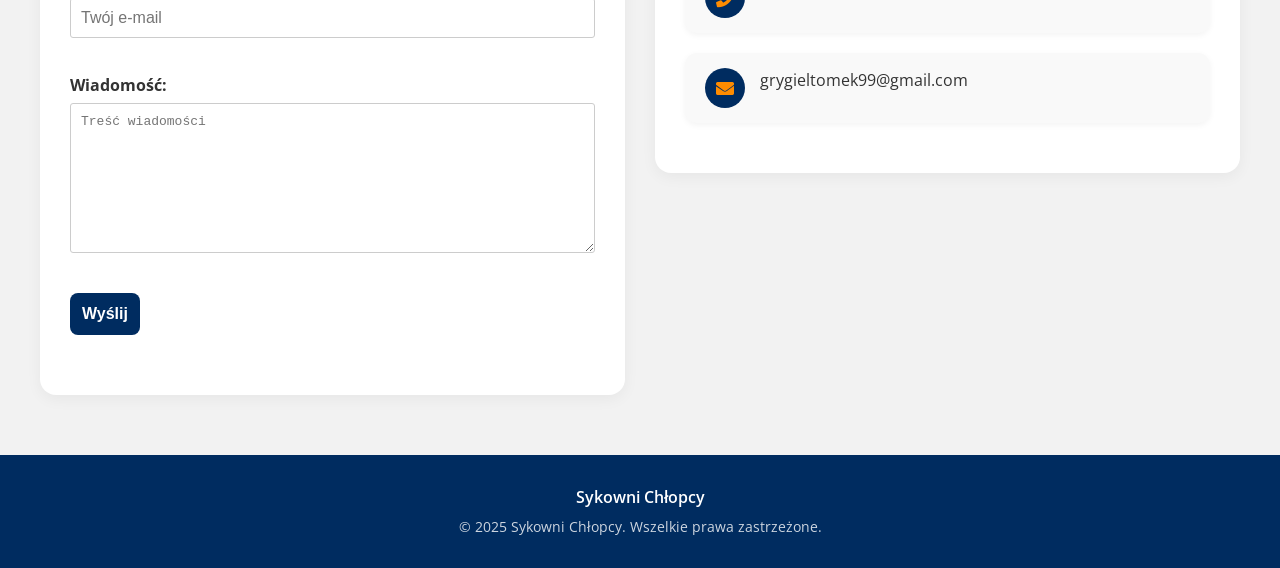
==== commit b4c61539: "update galery" ====
--- a/pl/index.html
+++ b/pl/index.html
@@ -161,6 +161,10 @@
       <img src="../galery_11.jpg" alt="Przed 2" class="gallery-thumb" />
       <img src="../galery_1.jpg" alt="Po 2" class="gallery-thumb" />
     </div>
+	<div class="gallery-pair" data-index="2">
+      <img src="../galery_3.jpg" alt="Przed 2" class="gallery-thumb" />
+      <img src="../galery_12.jpg" alt="Po 2" class="gallery-thumb" />
+    </div>
   </div>
 </section>
 
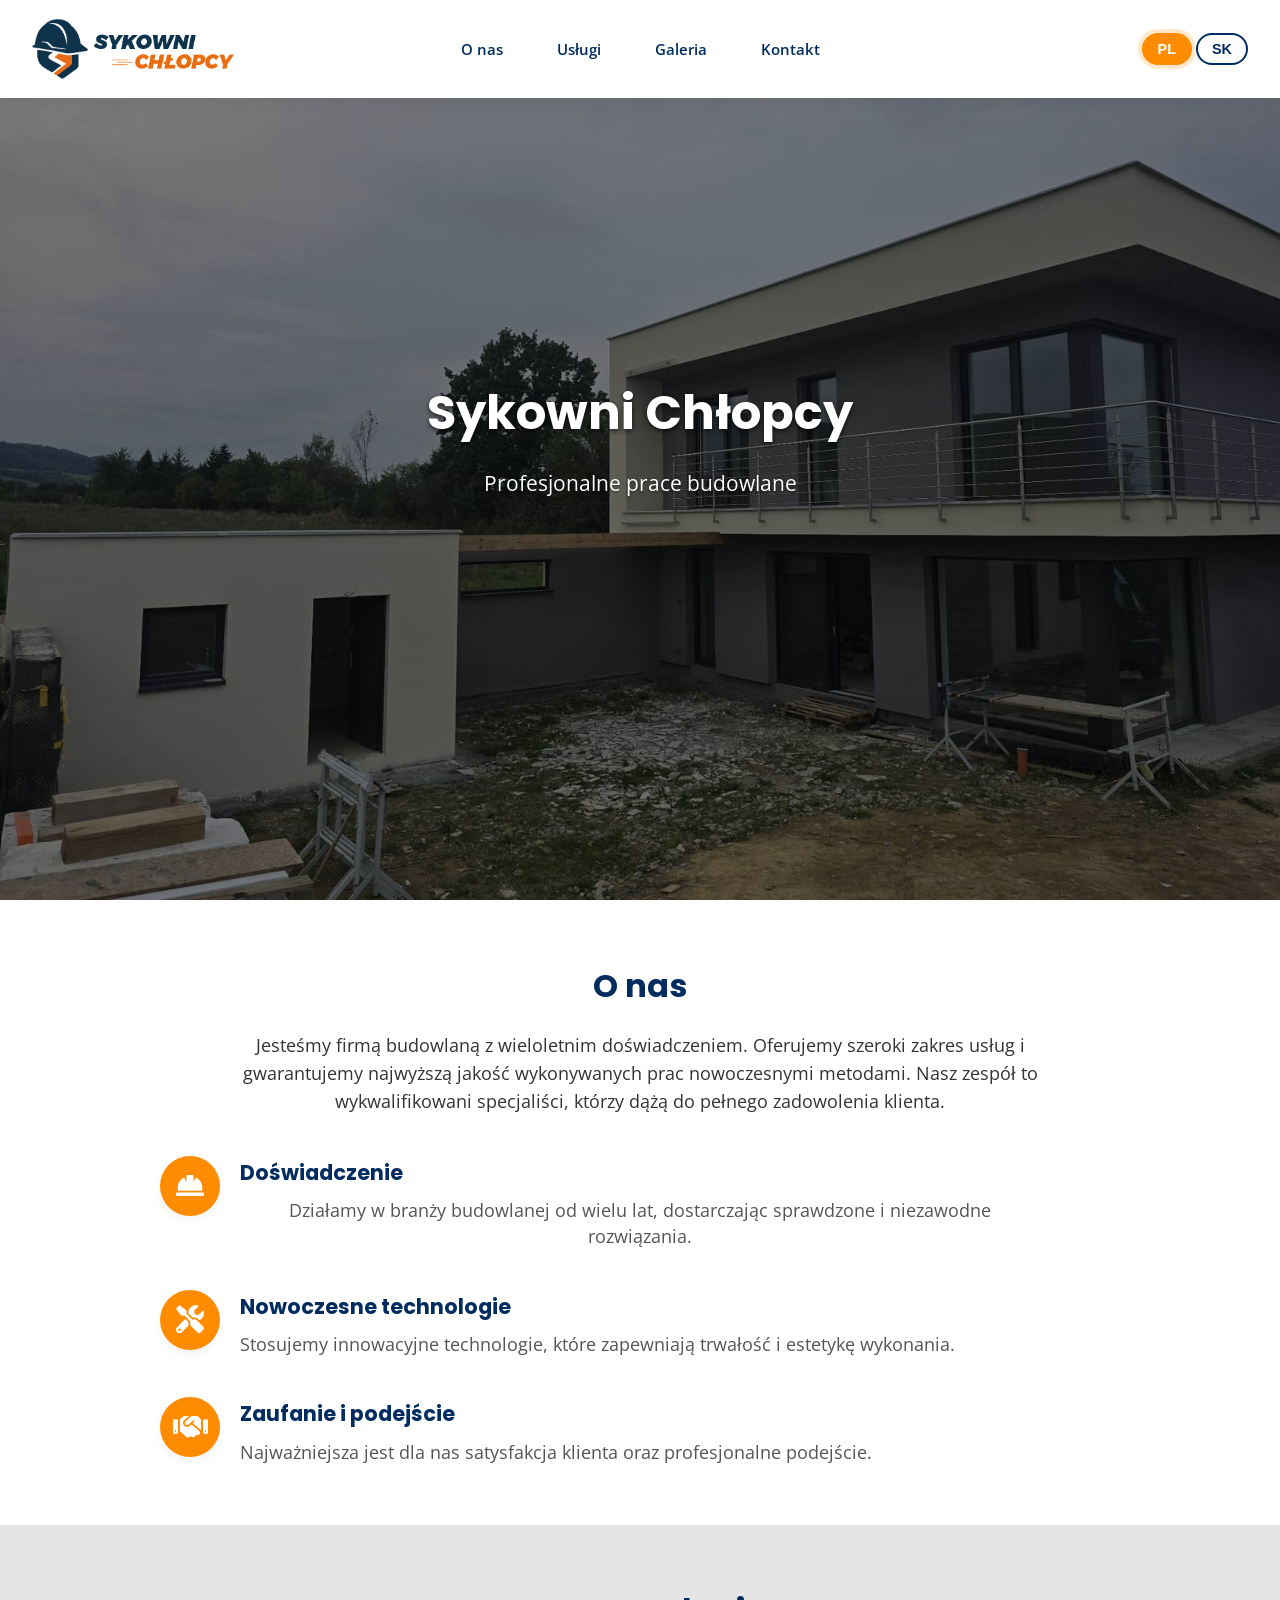
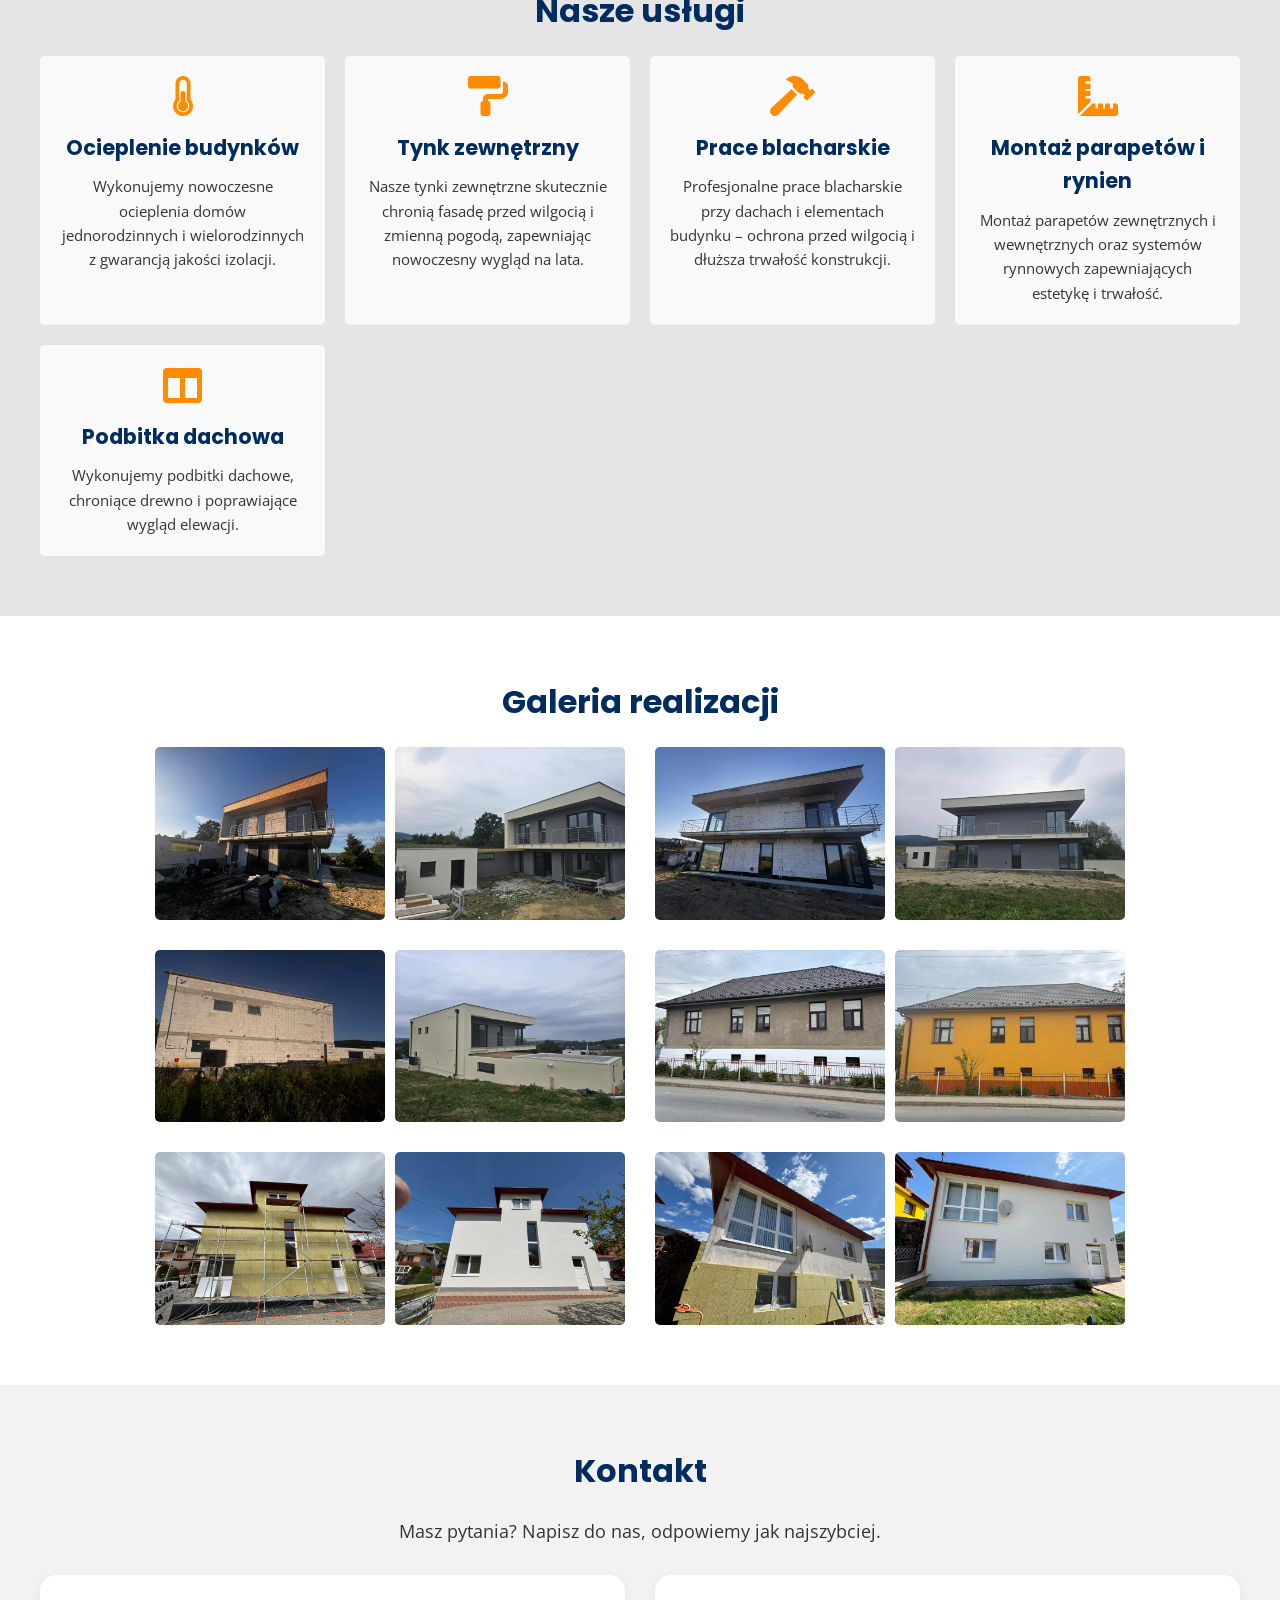
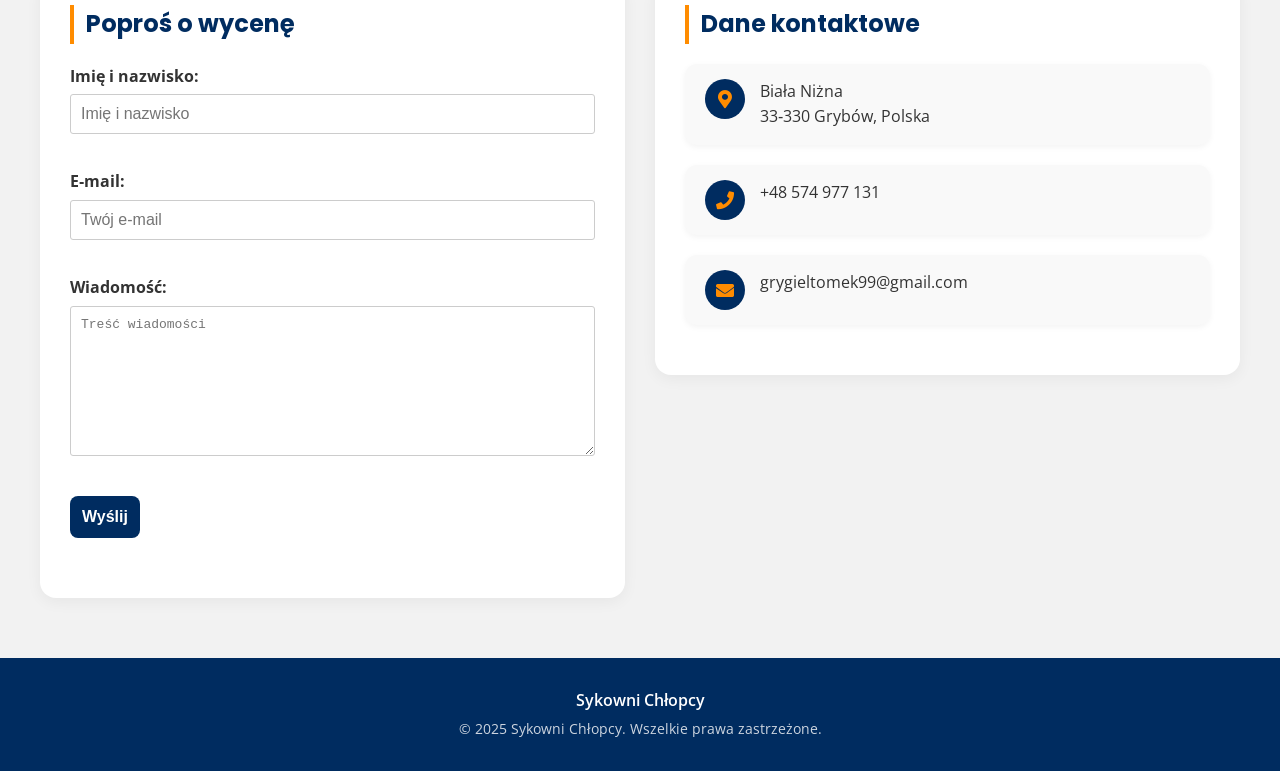
==== commit 23c623f0: "update gallery" ====
--- a/pl/index.html
+++ b/pl/index.html
@@ -150,18 +150,26 @@
   <h2>Galeria realizacji</h2>
   <div class="gallery-grid">
     <div class="gallery-pair" data-index="0">
-      <img src="../modern_1.jpg" alt="Przed 1" class="gallery-thumb" />
+      <img src="../modern_6.jpg" alt="Przed 1" class="gallery-thumb" />
+      <img src="../background.jpg" alt="Po 1" class="gallery-thumb" />
+    </div>
+	<div class="gallery-pair" data-index="1">
+      <img src="../modern_7.jpg" alt="Przed 1" class="gallery-thumb" />
       <img src="../modern_5.jpg" alt="Po 1" class="gallery-thumb" />
     </div>
-    <div class="gallery-pair" data-index="1">
+	<div class="gallery-pair" data-index="2">
+      <img src="../modern_8.jpg" alt="Przed 1" class="gallery-thumb" />
+      <img src="../modern_2.jpg" alt="Po 1" class="gallery-thumb" />
+    </div>
+    <div class="gallery-pair" data-index="3">
       <img src="../galery_9.jpg" alt="Przed 2" class="gallery-thumb" />
       <img src="../galery_2.jpg" alt="Po 2" class="gallery-thumb" />
     </div>
-	<div class="gallery-pair" data-index="2">
+	<div class="gallery-pair" data-index="4">
       <img src="../galery_11.jpg" alt="Przed 2" class="gallery-thumb" />
       <img src="../galery_1.jpg" alt="Po 2" class="gallery-thumb" />
     </div>
-	<div class="gallery-pair" data-index="2">
+	<div class="gallery-pair" data-index="5">
       <img src="../galery_3.jpg" alt="Przed 2" class="gallery-thumb" />
       <img src="../galery_12.jpg" alt="Po 2" class="gallery-thumb" />
     </div>
--- a/style.css
+++ b/style.css
@@ -722,4 +722,69 @@
   box-shadow: 0 0 8px rgba(255, 140, 0, 0.3);
   outline: none;
   transition: all 0.3s ease;
-}+}
+/* --- GALERIA RESPONSYWNA --- */
+@media (max-width: 768px) {
+  .gallery-grid {
+    flex-direction: column;
+    align-items: center;
+    gap: 20px;
+  }
+
+  .gallery-pair {
+    flex-direction: column;
+    align-items: center;
+    gap: 10px;
+  }
+
+  .gallery-pair img {
+    width: 90%;
+    max-width: 400px;
+  }
+}
+/* --- LIGHTBOX: widok mobilny (ulepszony) --- */
+@media (max-width: 768px) {
+  .lightbox-content {
+    flex-direction: column;
+    align-items: center;
+    justify-content: center;
+    gap: 10px;
+    height: 100%;
+  }
+
+  .lightbox-content img {
+    width: auto;
+    max-width: 90vw;
+    max-height: 45vh; /* dwa zdjęcia mieszczą się w ekranie */
+    object-fit: contain;
+  }
+
+  /* Strzałki – wyśrodkowane pionowo po bokach */
+  #lightbox-prev,
+  #lightbox-next {
+    display: block;
+    position: absolute;
+    top: 50%;
+    transform: translateY(-50%);
+    font-size: 2.5rem;
+    color: rgba(255, 255, 255, 0.85);
+    cursor: pointer;
+    user-select: none;
+    z-index: 10000;
+  }
+
+  #lightbox-prev {
+    left: 20px;
+  }
+
+  #lightbox-next {
+    right: 20px;
+  }
+
+  /* X w prawym górnym rogu */
+  #lightbox-close {
+    top: 10px;
+    right: 20px;
+    font-size: 2.5rem;
+  }
+}
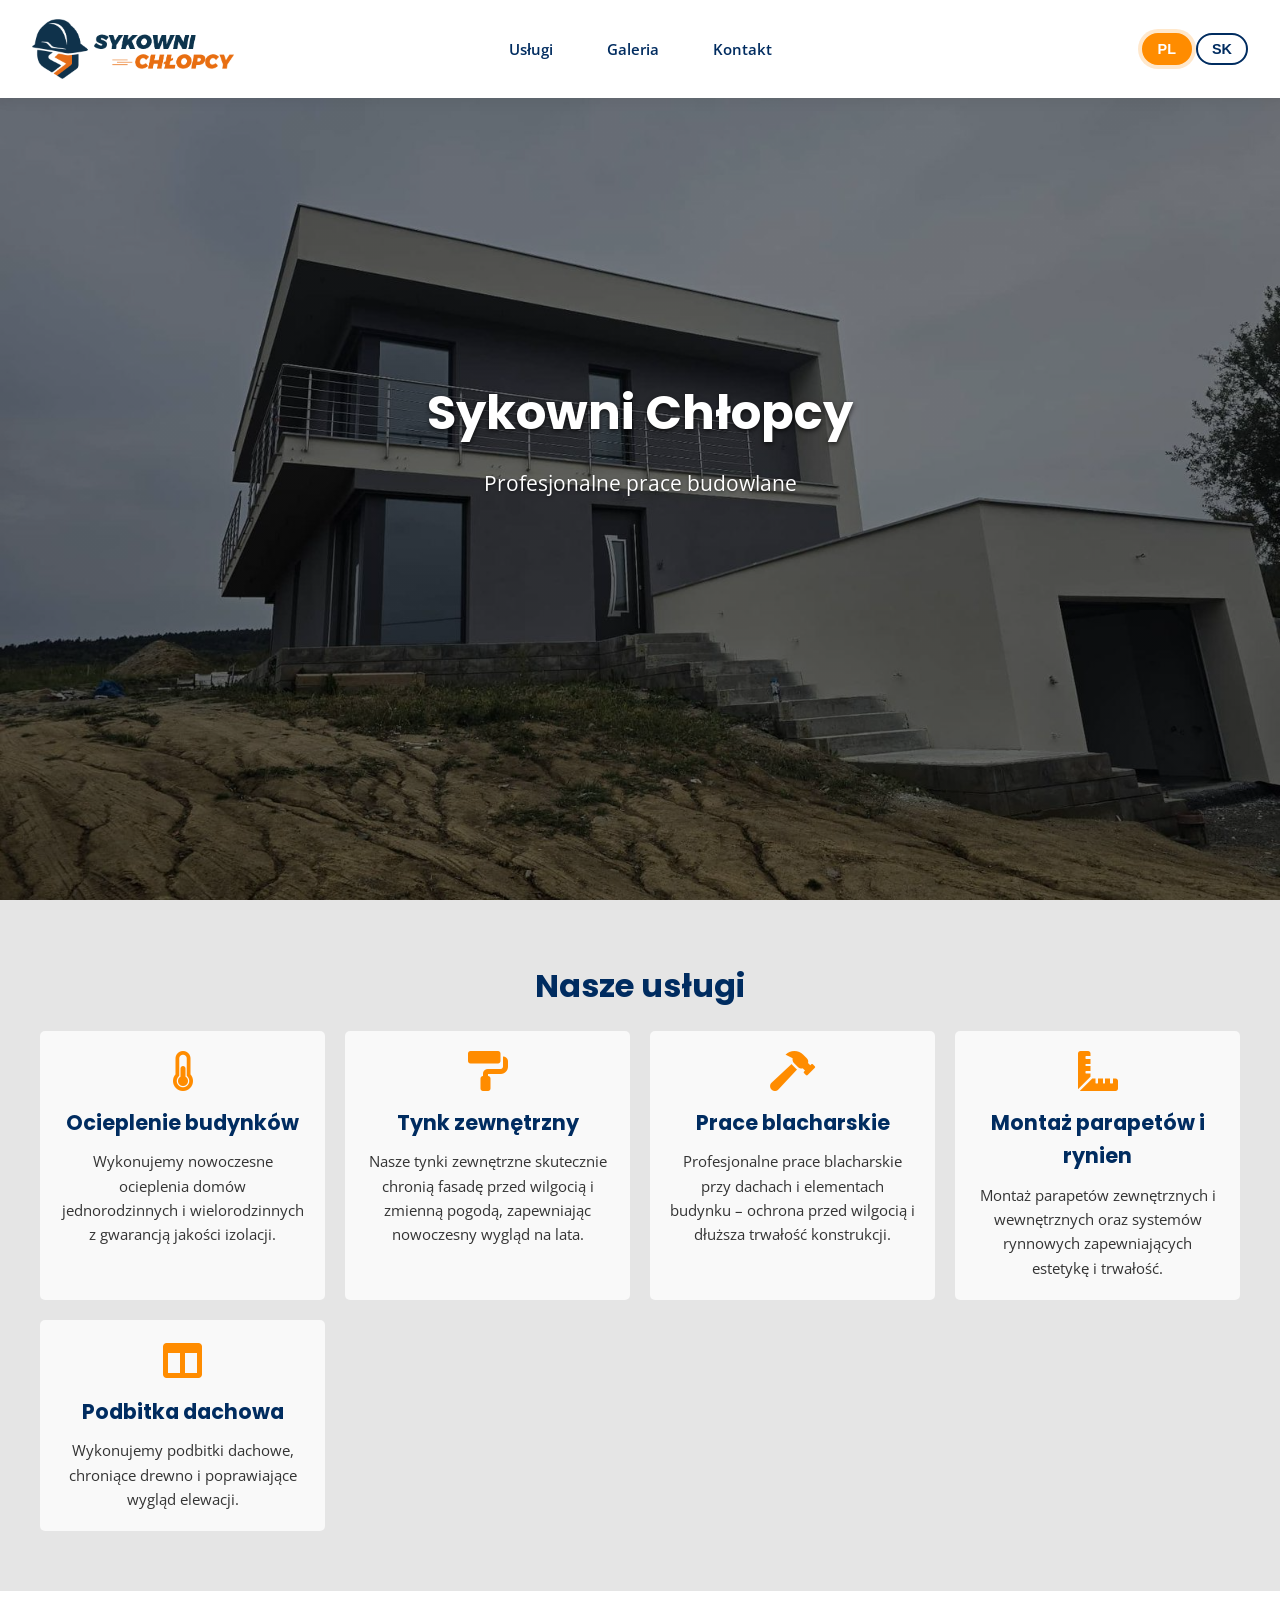
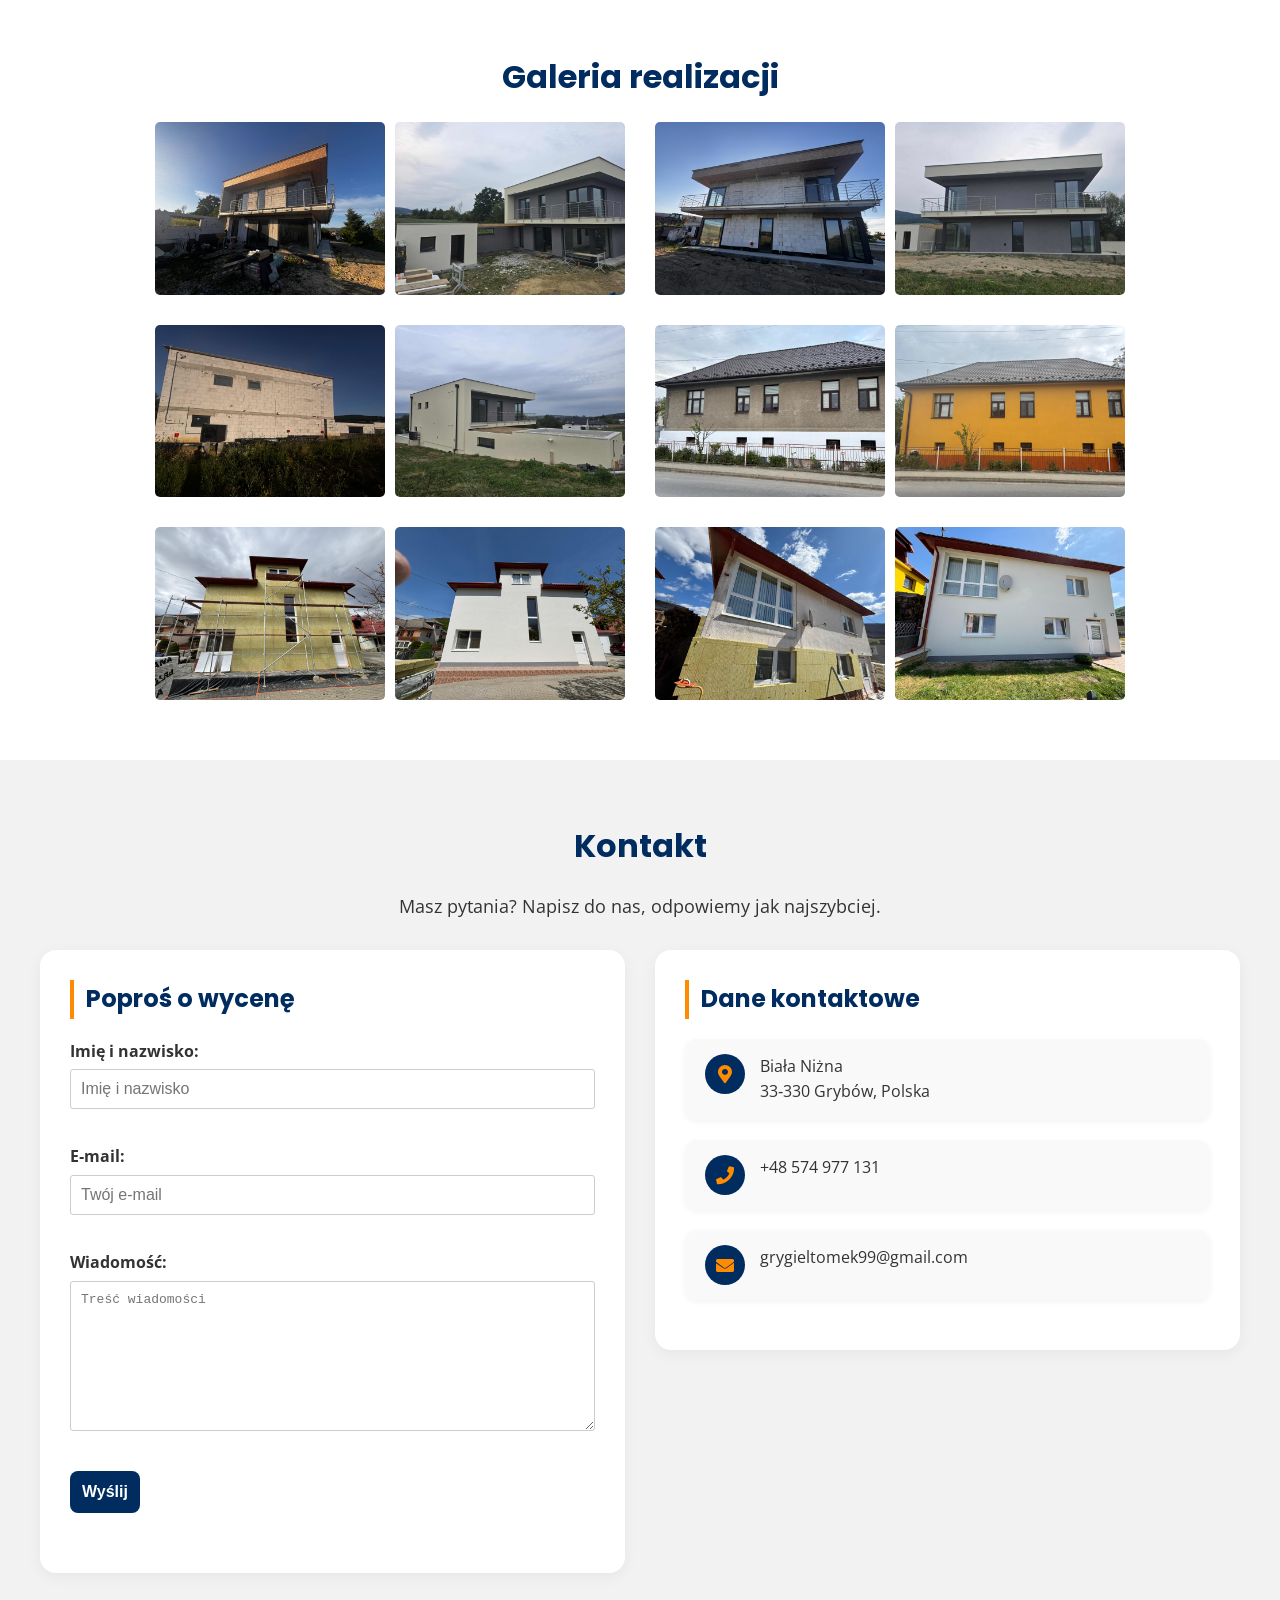
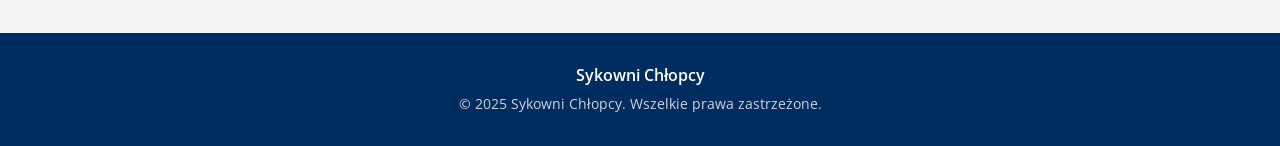
==== commit 2cfe238d: "hide about section" ====
--- a/pl/index.html
+++ b/pl/index.html
@@ -48,7 +48,7 @@
       <img src="../banner_new.png" alt="Sykowni Chłopcy Logo" class="hero-logo" style="cursor: pointer;" onclick="scrollToTop()" />
     </div>
     <ul class="nav-center nav-links">
-      <li><a href="#about">O nas</a></li>
+      <!-- <li><a href="#about">O nas</a></li> -->
       <li><a href="#services">Usługi</a></li>
       <li><a href="#gallery">Galeria</a></li>
       <li><a href="#contact-section">Kontakt</a></li>
@@ -69,41 +69,41 @@
   </div>
 </header>
 
-<section id="about" data-aos="fade-up">
-  <h2>O nas</h2>
-  <p>
-    Jesteśmy firmą budowlaną z wieloletnim doświadczeniem. Oferujemy szeroki zakres usług i gwarantujemy najwyższą jakość wykonywanych prac nowoczesnymi metodami. Nasz zespół to wykwalifikowani specjaliści, którzy dążą do pełnego zadowolenia klienta.
-  </p>
-  <div class="about-wrapper">
-    <div class="about-block" data-aos="fade-right">
-      <div class="about-icon"><i class="fas fa-hard-hat"></i></div>
-      <div class="about-text">
-        <h3>Doświadczenie</h3>
-        <p>
-          Działamy w branży budowlanej od wielu lat, dostarczając sprawdzone i niezawodne rozwiązania.
-        </p>
-      </div>
-    </div>
-    <div class="about-block" data-aos="fade-left">
-      <div class="about-icon"><i class="fas fa-tools"></i></div>
-      <div class="about-text">
-        <h3>Nowoczesne technologie</h3>
-        <p>
-          Stosujemy innowacyjne technologie, które zapewniają trwałość i estetykę wykonania.
-        </p>
-      </div>
-    </div>
-    <div class="about-block" data-aos="fade-right">
-      <div class="about-icon"><i class="fas fa-handshake"></i></div>
-      <div class="about-text">
-        <h3>Zaufanie i podejście</h3>
-        <p>
-          Najważniejsza jest dla nas satysfakcja klienta oraz profesjonalne podejście.
-        </p>
-      </div>
-    </div>
-  </div>
-</section>
+<!-- <section id="about" data-aos="fade-up"> -->
+  <!-- <h2>O nas</h2> -->
+  <!-- <p> -->
+    <!-- Jesteśmy firmą budowlaną z wieloletnim doświadczeniem. Oferujemy szeroki zakres usług i gwarantujemy najwyższą jakość wykonywanych prac nowoczesnymi metodami. Nasz zespół to wykwalifikowani specjaliści, którzy dążą do pełnego zadowolenia klienta. -->
+  <!-- </p> -->
+  <!-- <div class="about-wrapper"> -->
+    <!-- <div class="about-block" data-aos="fade-right"> -->
+      <!-- <div class="about-icon"><i class="fas fa-hard-hat"></i></div> -->
+      <!-- <div class="about-text"> -->
+        <!-- <h3>Doświadczenie</h3> -->
+        <!-- <p> -->
+          <!-- Działamy w branży budowlanej od wielu lat, dostarczając sprawdzone i niezawodne rozwiązania. -->
+        <!-- </p> -->
+      <!-- </div> -->
+    <!-- </div> -->
+    <!-- <div class="about-block" data-aos="fade-left"> -->
+      <!-- <div class="about-icon"><i class="fas fa-tools"></i></div> -->
+      <!-- <div class="about-text"> -->
+        <!-- <h3>Nowoczesne technologie</h3> -->
+        <!-- <p> -->
+          <!-- Stosujemy innowacyjne technologie, które zapewniają trwałość i estetykę wykonania. -->
+        <!-- </p> -->
+      <!-- </div> -->
+    <!-- </div> -->
+    <!-- <div class="about-block" data-aos="fade-right"> -->
+      <!-- <div class="about-icon"><i class="fas fa-handshake"></i></div> -->
+      <!-- <div class="about-text"> -->
+        <!-- <h3>Zaufanie i podejście</h3> -->
+        <!-- <p> -->
+          <!-- Najważniejsza jest dla nas satysfakcja klienta oraz profesjonalne podejście. -->
+        <!-- </p> -->
+      <!-- </div> -->
+    <!-- </div> -->
+  <!-- </div> -->
+<!-- </section> -->
 
 <section id="services" data-aos="fade-up">
   <h2>Nasze usługi</h2>
--- a/style.css
+++ b/style.css
@@ -158,7 +158,7 @@
       overflow: hidden !important;
     }
     #hero {
-      background: linear-gradient(rgba(0,0,0,0.5), rgba(0,0,0,0.5)), url('background.jpg') center center no-repeat;
+      background: linear-gradient(rgba(0,0,0,0.5), rgba(0,0,0,0.5)), url('modern_1.jpg') center center no-repeat;
       background-size: cover;
       @media (max-width: 767px) {
       #hero {
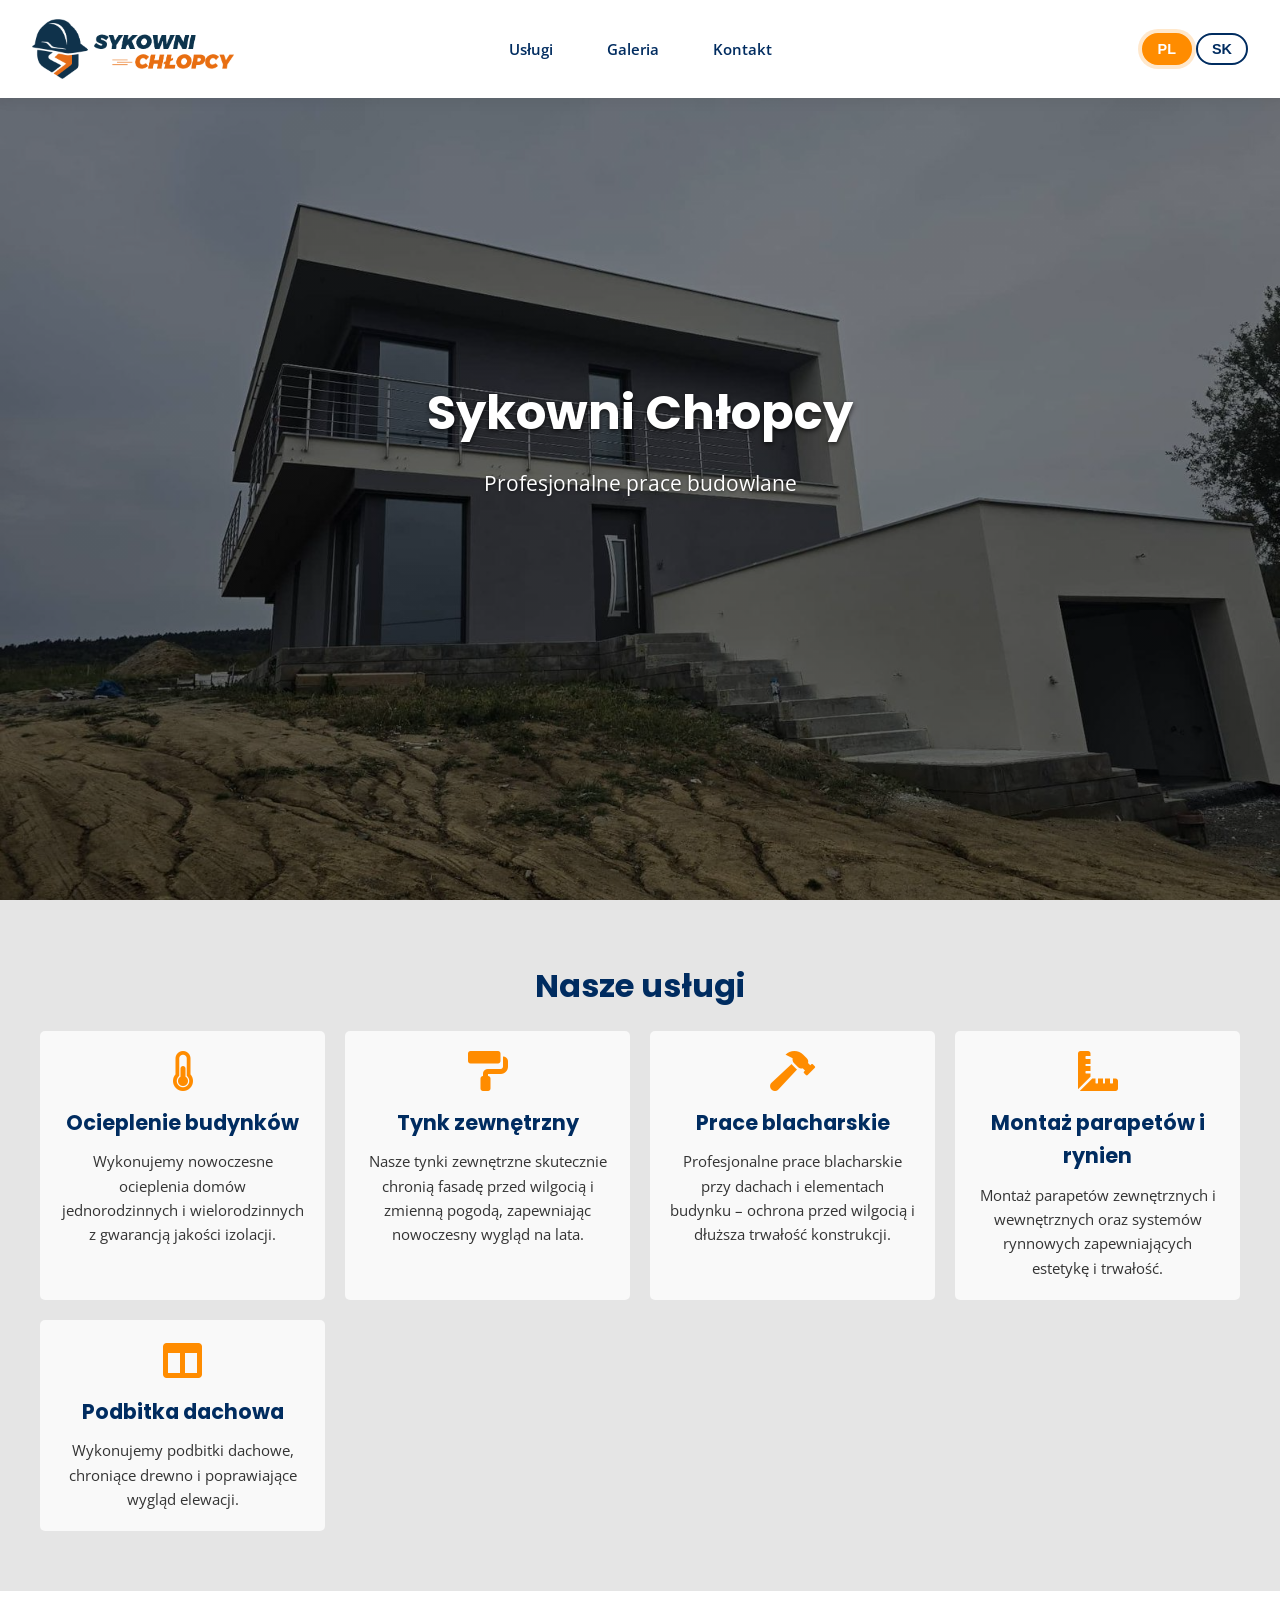
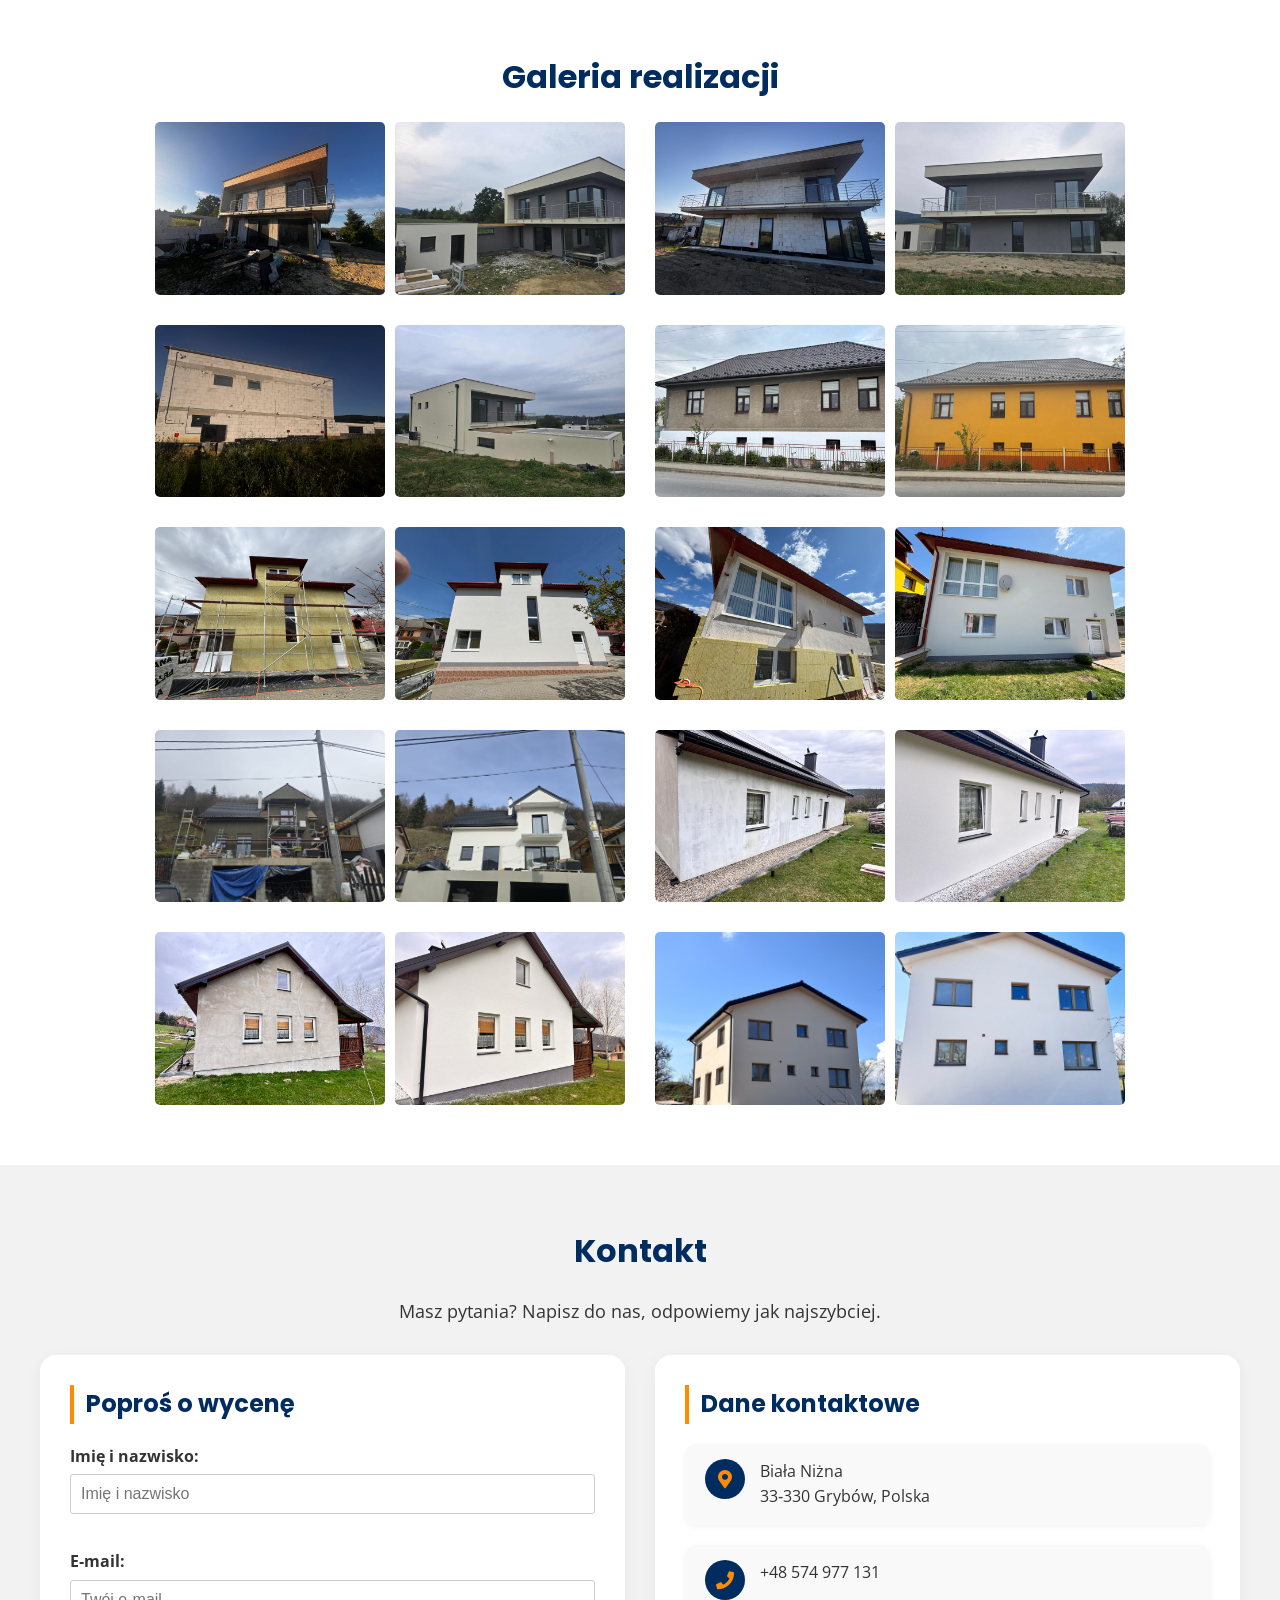
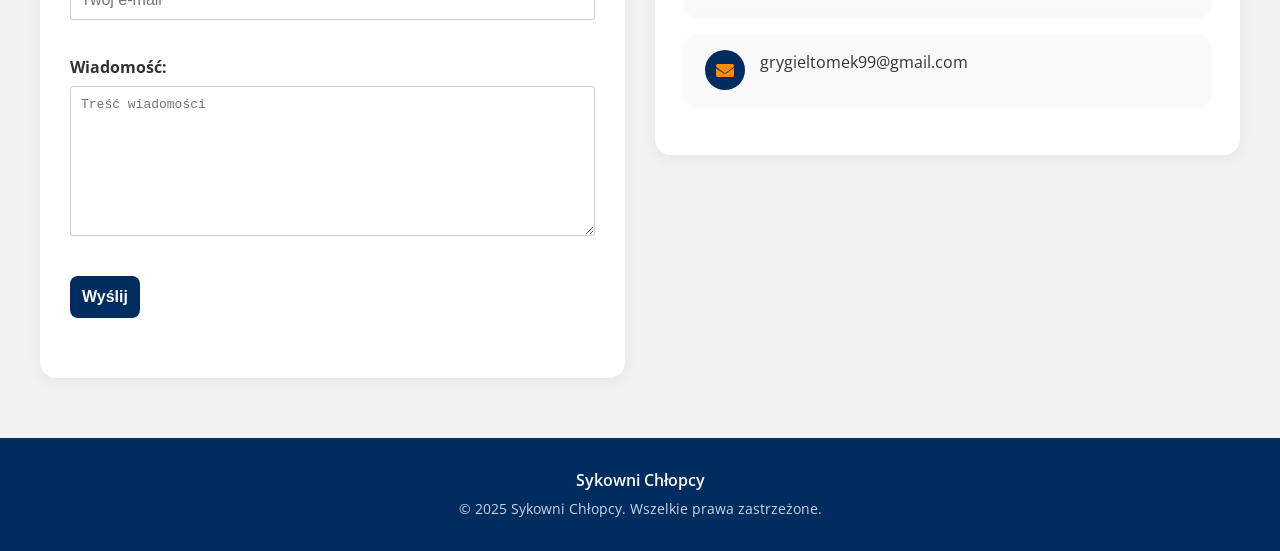
==== commit 94719012: "update galery" ====
--- a/pl/index.html
+++ b/pl/index.html
@@ -153,11 +153,11 @@
       <img src="../modern_6.jpg" alt="Przed 1" class="gallery-thumb" />
       <img src="../background.jpg" alt="Po 1" class="gallery-thumb" />
     </div>
-	<div class="gallery-pair" data-index="1">
+    <div class="gallery-pair" data-index="1">
       <img src="../modern_7.jpg" alt="Przed 1" class="gallery-thumb" />
       <img src="../modern_5.jpg" alt="Po 1" class="gallery-thumb" />
     </div>
-	<div class="gallery-pair" data-index="2">
+    <div class="gallery-pair" data-index="2">
       <img src="../modern_8.jpg" alt="Przed 1" class="gallery-thumb" />
       <img src="../modern_2.jpg" alt="Po 1" class="gallery-thumb" />
     </div>
@@ -165,13 +165,29 @@
       <img src="../galery_9.jpg" alt="Przed 2" class="gallery-thumb" />
       <img src="../galery_2.jpg" alt="Po 2" class="gallery-thumb" />
     </div>
-	<div class="gallery-pair" data-index="4">
+    <div class="gallery-pair" data-index="4">
       <img src="../galery_11.jpg" alt="Przed 2" class="gallery-thumb" />
       <img src="../galery_1.jpg" alt="Po 2" class="gallery-thumb" />
     </div>
-	<div class="gallery-pair" data-index="5">
+    <div class="gallery-pair" data-index="5">
       <img src="../galery_3.jpg" alt="Przed 2" class="gallery-thumb" />
       <img src="../galery_12.jpg" alt="Po 2" class="gallery-thumb" />
+    </div>
+    <div class="gallery-pair" data-index="6">
+      <img src="../galery_13.jpg" alt="Przed 2" class="gallery-thumb" />
+      <img src="../galery_14.jpg" alt="Po 2" class="gallery-thumb" />
+    </div>
+    <div class="gallery-pair" data-index="7">
+      <img src="../galery_15.jpg" alt="Przed 2" class="gallery-thumb" />
+      <img src="../galery_16.jpg" alt="Po 2" class="gallery-thumb" />
+    </div>
+    <div class="gallery-pair" data-index="8">
+      <img src="../galery_17.jpg" alt="Przed 2" class="gallery-thumb" />
+      <img src="../galery_18.jpg" alt="Po 2" class="gallery-thumb" />
+    </div>
+    <div class="gallery-pair" data-index="9">
+      <img src="../galery_19.jpg" alt="Przed 2" class="gallery-thumb" />
+      <img src="../galery_20.jpg" alt="Po 2" class="gallery-thumb" />
     </div>
   </div>
 </section>
